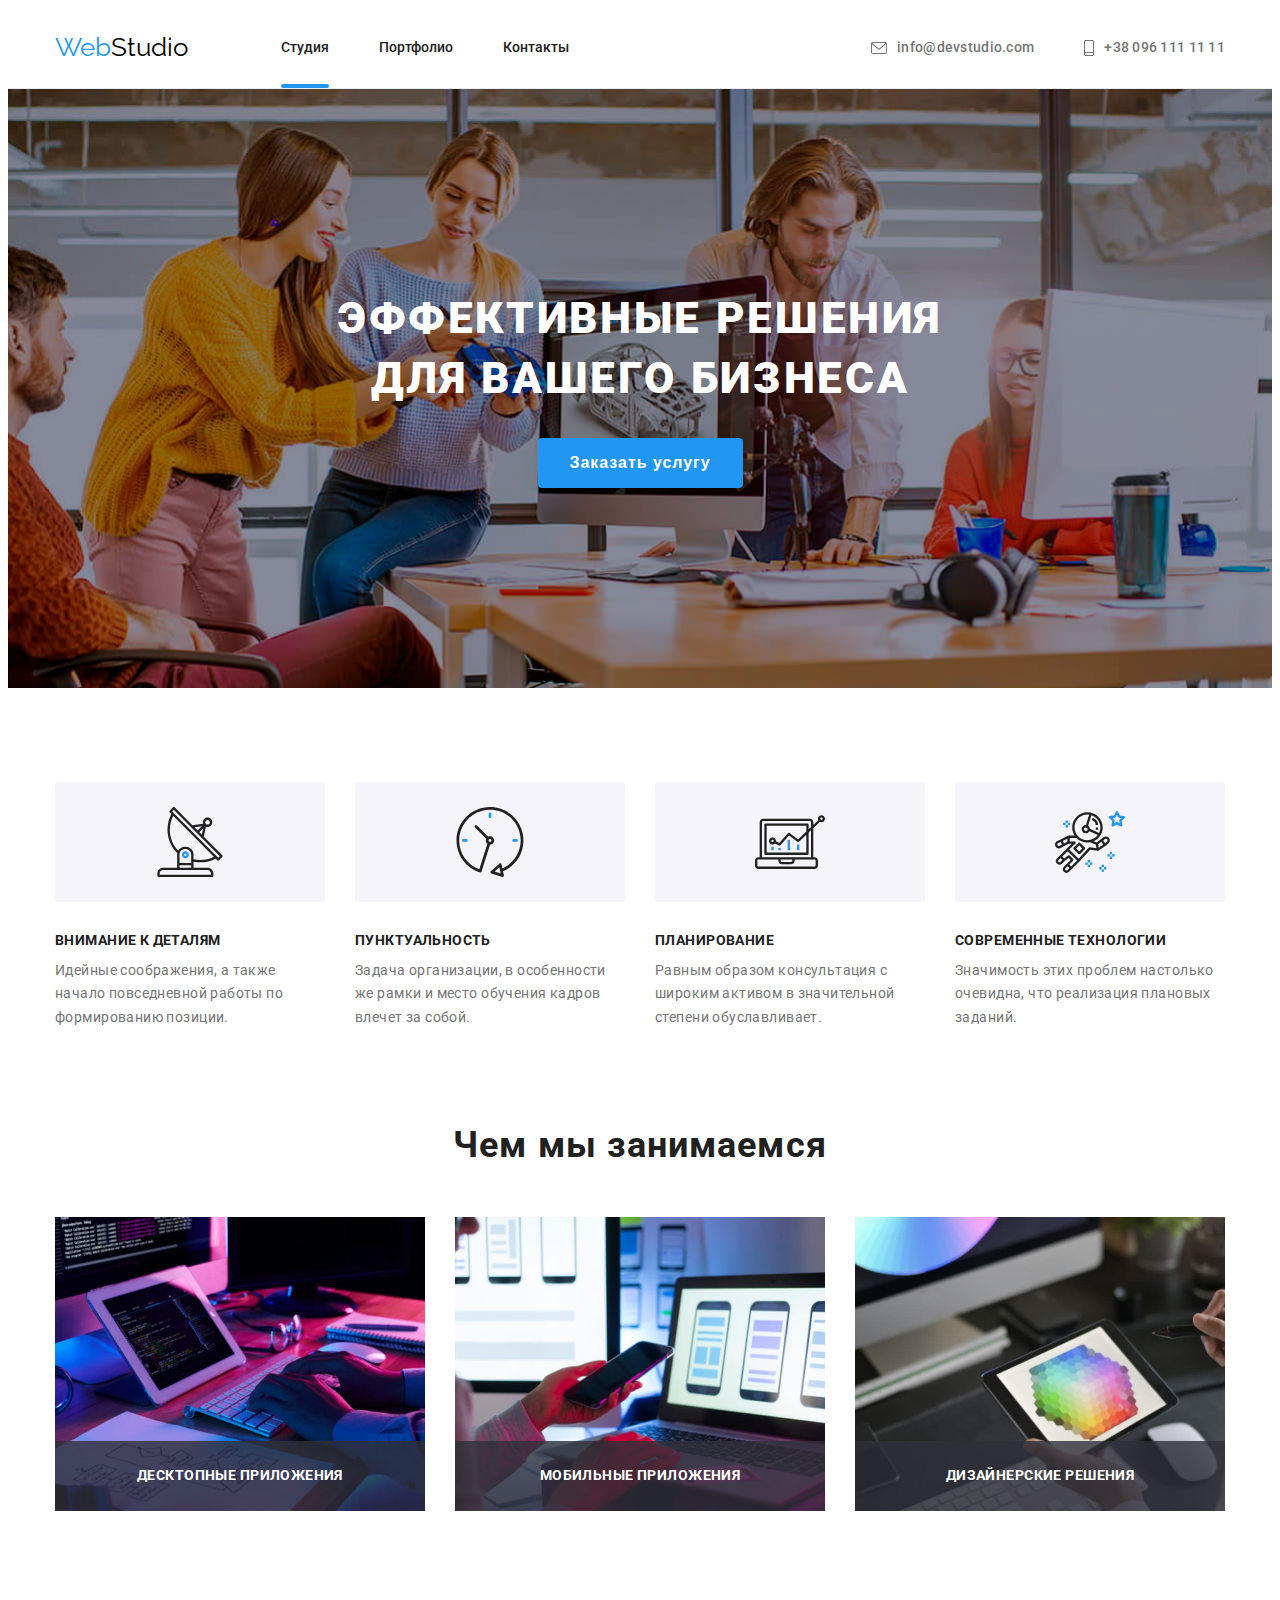
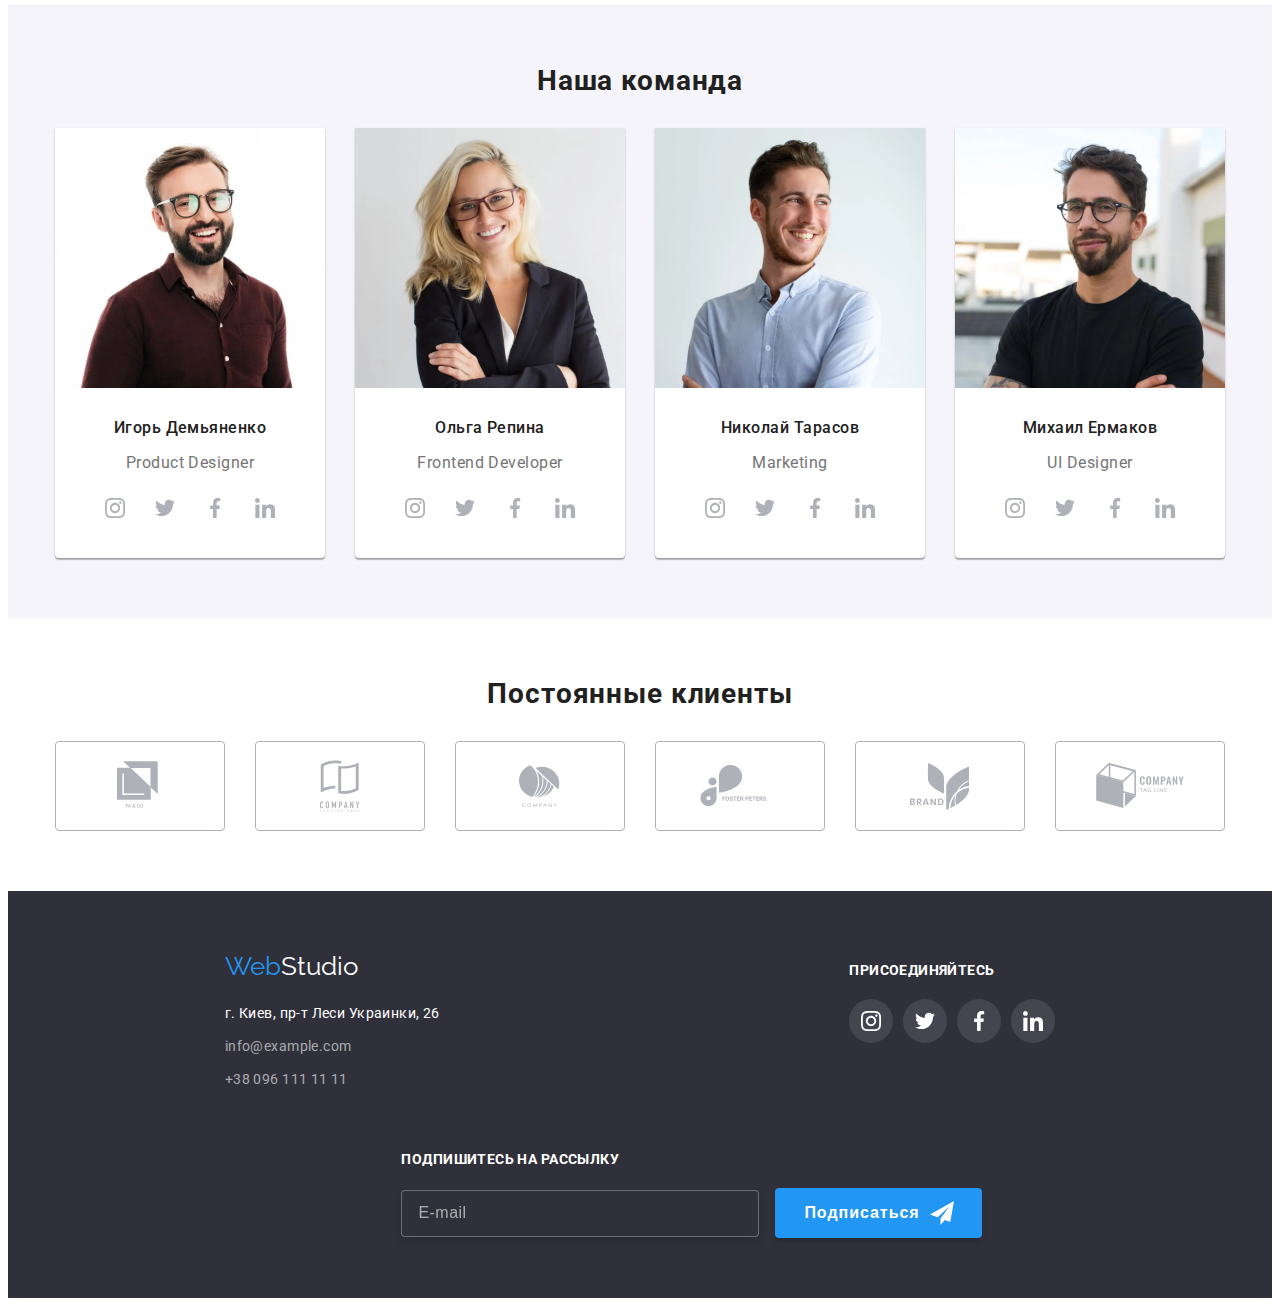
==== index.html @ eb831e24 "End HW-08" ====
<!DOCTYPE html>
<html lang="ru">
  <head>
    <meta charset="UTF-8" />
    <meta http-equiv="X-UA-Compatible" content="IE=edge" />
    <meta name="viewport" content="width=device-width, initial-scale=1.0" />
    <link rel="preconnect" href="https://fonts.gstatic.com" />
    <link
      href="https://fonts.googleapis.com/css2?family=Raleway:wght@700&family=Roboto:wght@400;500;700;900&display=swap"
      rel="stylesheet"
    />
    <link
      rel="stylesheet"
      href="https://cdnjs.cloudflare.com/ajax/libs/modern-normalize/1.0.0/modern-normalize.min.css"
      integrity="sha512-ISS7cAi1PEhQ8jnbJpJZMd29NlhNj4AWYyLOSp2CE/CsHxTCu+r+t0D2yoJudVrd0/8fTVPUVDzY5Tvli75u/g=="
      crossorigin="anonymous"
    />
    <title>goit-markup-hw-08</title>
    <link rel="stylesheet" href="./css/main.min.css" />
  </head>
  <body>
    <!-- Modal window -->
    <div class="backdrop is-hidden" data-modal>
      <div class="modal">
        <button class="modal__btn" type="button" data-modal-close></button>
        <h3 class="modal__lable">Оставьте свои данные, мы вам перезвоним</h3>
        <form class="modal-form">
          <div class="form-field">
            <label class="form-field__label" for="name"> Имя</label>
            <input
              class="form-field__input"
              type="text"
              name="name"
              id="name"
            />
            <svg class="form-field__icon" width="12" height="12">
              <use href="./images/icons.svg#icon-person"></use>
            </svg>
          </div>
          <div class="form-field">
            <label class="form-field__label" for="telephone">Телефон</label>
            <input
              class="form-field__input"
              type="tel"
              name="tel"
              id="telephone"
            />
            <svg class="form-field__icon" width="13" height="13">
              <use href="./images/icons.svg#icon-phone"></use>
            </svg>
          </div>
          <div class="form-field">
            <label class="form-field__label" for="mail">Почта</label>
            <input
              class="form-field__input"
              type="email"
              name="mail"
              id="mail"
            />
            <svg class="form-field__icon" width="15" height="12">
              <use href="./images/icons.svg#icon-mail"></use>
            </svg>
          </div>
          <div class="form-field">
            <label class="form-field__label" for="comment">Комментарий</label>
            <textarea
              class="form-field__text-area"
              name="comment"
              id="comment"
              placeholder="Введите текст"
            ></textarea>
          </div>
          <label class="form-field__checkbox-lable">
            <input class="form-field__checkbox" type="checkbox" name="policy" />
            <span class="form-field__check-box-part"></span>
            Соглашаюсь с рассылкой и принимаю
            <a href=""> Условия договора</a></label
          >
          <button class="modal-form__btn" type="submit">Отправить</button>
        </form>
      </div>
    </div>
    <!-- Header container -->
    <header class="header">
      <div class="header__container container">
        <nav class="site-nav">
          <a class="site-nav__logo" href="./index.html"
            ><span class="site-nav__logo--logo-part">Web</span>Studio
          </a>
          <ul class="site-nav site-nav--mobile list">
            <li class="site-nav__item">
              <a
                class="site-nav__link site-nav__link--current"
                href="./index.html"
                >Студия</a
              >
            </li>
            <li class="site-nav__item">
              <a class="site-nav__link" href="./portfolio.html">Портфолио</a>
            </li>
            <li class="site-nav__item">
              <a class="site-nav__link" href="">Контакты</a>
            </li>
          </ul>
        </nav>
        <ul class="header-contact list">
          <li class="header-contact__item">
            <a class="header-contact__link" href="mailto:info@devstudio.com"
              ><svg class="header-contact__icon-1">
                <use href="./images/icons.svg#icon-envelope"></use>
              </svg>
              info@devstudio.com</a
            >
          </li>
          <li class="header-contact__item">
            <a class="header-contact__link" href="tel:+380961111111">
              <svg class="header-contact__icon-2">
                <use href="./images/icons.svg#icon-smartphone"></use>
              </svg>
              +38 096 111 11 11</a
            >
          </li>
        </ul>
        <button class="mobile-menu-btn" data-menu-button>
          <svg class="mobile-menu-icon">
            <use class="icon-menu" href="./images/icons.svg#icon-menu"></use>
            <use class="icon-close" href="./images/icons.svg#icon-close"></use>
          </svg>
        </button>
      </div>
    </header>
    <div class="mobile-menu" data-menu>
      <ul class="mobile-menu-nav list">
        <li class="mobile-menu-nav__item">
          <a class="mobile-menu-nav__link link" href="./index.html">Студия</a>
        </li>
        <li class="mobile-menu-nav__item">
          <a class="mobile-menu-nav__link link" href="./portfolio.html"
            >Портфолио</a
          >
        </li>
        <li class="mobile-menu-nav__item">
          <a class="mobile-menu-nav__link link" href="">Контакты</a>
        </li>
      </ul>
      <ul class="mobile-menu-contact list">
        <li class="mobile-menu-contact__item">
          <a class="mobile-menu-contact__link link" href="tel:+380961111111">
            +38 096 111 11 11</a
          >
        </li>
        <li class="mobile-menu-contact__item">
          <a
            class="mobile-menu-contact__link link"
            href="mailto:info@devstudio.com"
          >
            info@devstudio.com</a
          >
        </li>
      </ul>
      <ul class="mobile-menu-social list">
        <li class="mobile-menu-social__item">
          <a class="mobile-menu-social__link link" href="http://">Instagram</a>
        </li>
        <li class="mobile-menu-social__item">
          <a class="mobile-menu-social__link link" href="http://">Twitter</a>
        </li>
        <li class="mobile-menu-social__item">
          <a class="mobile-menu-social__link link" href="http://">Facebook</a>
        </li>
        <li class="mobile-menu-social__item">
          <a class="mobile-menu-social__link link" href="http://">LinkedIn</a>
        </li>
      </ul>
    </div>
    <!-- Main container -->
    <main>
      <section class="hero">
        <div class="hero__container">
          <h1 class="hero__lable">Эффективные решения для вашего бизнеса</h1>
          <button class="hero__btn" data-modal-open>Заказать услугу</button>
        </div>
      </section>
      <section class="principles">
        <div class="container">
          <h2 class="visually-hidden">Наши принципы</h2>
          <ul class="principles__list grid list">
            <li class="principles__item">
              <div class="principles__wrap">
                <svg class="principles-list-icon" width="70" height="70">
                  <use href="./images/icons.svg#icon-antenna"></use>
                </svg>
              </div>
              <h3 class="principles__lable">Внимание к деталям</h3>
              <p class="principles__text">
                Идейные соображения, а также начало повседневной работы по
                формированию позиции.
              </p>
            </li>
            <li class="principles__item">
              <div class="principles__wrap">
                <svg width="70" height="70">
                  <use href="./images/icons.svg#icon-clock"></use>
                </svg>
              </div>
              <h3 class="principles__lable">Пунктуальность</h3>
              <p class="principles__text">
                Задача организации, в особенности же рамки и место обучения
                кадров влечет за собой.
              </p>
            </li>
            <li class="principles__item">
              <div class="principles__wrap">
                <svg width="70" height="70">
                  <use href="./images/icons.svg#icon-diagram"></use>
                </svg>
              </div>
              <h3 class="principles__lable">Планирование</h3>
              <p class="principles__text">
                Равным образом консультация с широким активом в значительной
                степени обуславливает.
              </p>
            </li>
            <li class="principles__item">
              <div class="principles__wrap">
                <svg width="70" height="70">
                  <use href="./images/icons.svg#icon-astronaut"></use>
                </svg>
              </div>
              <h3 class="principles__lable">Современные технологии</h3>
              <p class="principles__text">
                Значимость этих проблем настолько очевидна, что реализация
                плановых заданий.
              </p>
            </li>
          </ul>
        </div>
      </section>
      <section class="directions">
        <div class="container">
          <h2 class="directions__lable">Чем мы занимаемся</h2>
          <ul class="directions__grid list">
            <li class="directions__item">
              <img src="./images/photo1.jpg" alt="Написание кода" width="370" />
              <p class="directions__img-lable">Десктопные приложения</p>
            </li>
            <li class="directions__item">
              <img
                src="./images/photo2.jpg"
                alt="Адаптивная вёрстка"
                width="370"
              />
              <p class="directions__img-lable">Мобильные приложения</p>
            </li>
            <li class="directions__item">
              <img
                src="./images/photo3.jpg"
                alt="Создание дизайна"
                width="370"
              />
              <p class="directions__img-lable">Дизайнерские решения</p>
            </li>
          </ul>
        </div>
      </section>
      <section class="team">
        <div class="container">
          <h2 class="team__lable">Наша команда</h2>
          <ul class="card-set grid list">
            <li class="card-set__item">
              <picture>
                <source
                  srcset="
                    ./images/desctop/team/product_designer-desctop.webp    1x,
                    ./images/desctop/team/product_designer@2x-desctop.webp 2x
                  "
                  type="image/webp"
                  media="(min-width: 1200px)"
                />
                <source
                  srcset="
                    ./images/tablet/team/product_designer-tablet.webp    1x,
                    ./images/tablet/team/product_designer@2x-tablet.webp 2x
                  "
                  type="image/webp"
                  media="(min-width: 768px)"
                />
                <source
                  srcset="
                    ./images/mobile/team/product_designer-mobile.webp    1x,
                    ./images/mobile/team/product_designer@2x-mobile.webp 2x
                  "
                  type="image/webp"
                  media="(max-width: 767px)"
                />

                <source
                  srcset="
                    ./images/desctop/team/product_designer-desctop.jpg    1x,
                    ./images/desctop/team/product_designer@2x-desctop.jpg 2x
                  "
                  media="(min-width: 1200px)"
                />
                <source
                  srcset="
                    ./images/tablet/team/product_designer-tablet.jpg    1x,
                    ./images/tablet/team/product_designer@2x-tablet.jpg 2x
                  "
                  media="(min-width: 768px)"
                />
                <source
                  srcset="
                    ./images/mobile/team/product_designer-mobile.jpg    1x,
                    ./images/mobile/team/product_designer@2x-mobile.jpg 2x
                  "
                  media="(max-width: 767px)"
                />
                <img
                  src="./images/desctop/team/product_designer-desctop.jpg"
                  alt="Product Designer"
                  width="450"
                />
              </picture>
              <div class="card-set__wrap">
                <h3 class="card-set__lable">Игорь Демьяненко</h3>
                <p class="card-set__text" lang="en">Product Designer</p>
                <ul class="card-set-bottom__list list">
                  <li class="card-set-bottom__item">
                    <a class="card-set-bottom__link" href="#">
                      <svg class="card-set-bottom__icon">
                        <use href="./images/icons.svg#icon-instagram"></use>
                      </svg>
                    </a>
                  </li>
                  <li class="card-set-bottom__item">
                    <a class="card-set-bottom__link" href="#">
                      <svg class="card-set-bottom__icon">
                        <use href="./images/icons.svg#icon-twitter"></use>
                      </svg>
                    </a>
                  </li>
                  <li class="card-set-bottom__item">
                    <a class="card-set-bottom__link" href="#">
                      <svg class="card-set-bottom__icon">
                        <use href="./images/icons.svg#icon-facebook"></use>
                      </svg>
                    </a>
                  </li>
                  <li class="card-set-bottom__item">
                    <a class="card-set-bottom__link" href="#">
                      <svg class="card-set-bottom__icon">
                        <use href="./images/icons.svg#icon-linkedin"></use>
                      </svg>
                    </a>
                  </li>
                </ul>
              </div>
            </li>
            <li class="card-set__item">
              <picture>
                <source
                  srcset="
                    ./images/desctop/team/frontend_developer-desctop.webp    1x,
                    ./images/desctop/team/frontend_developer@2x-desctop.webp 2x
                  "
                  type="image/webp"
                  media="(min-width: 1200px)"
                />
                <source
                  srcset="
                    ./images/tablet/team/frontend_developer-tablet.webp    1x,
                    ./images/tablet/team/frontend_developer@2x-tablet.webp 2x
                  "
                  type="image/webp"
                  media="(min-width: 768px)"
                />
                <source
                  srcset="
                    ./images/mobile/team/frontend_developer-mobile.webp    1x,
                    ./images/mobile/team/frontend_developer@2x-mobile.webp 2x
                  "
                  type="image/webp"
                  media="(max-width: 767px)"
                />

                <source
                  srcset="
                    ./images/desctop/team/frontend_developer-desctop.jpg    1x,
                    ./images/desctop/team/frontend_developer@2x-desctop.jpg 2x
                  "
                  media="(min-width: 1200px)"
                />
                <source
                  srcset="
                    ./images/tablet/team/frontend_developer-tablet.jpg    1x,
                    ./images/tablet/team/frontend_developer@2x-tablet.jpg 2x
                  "
                  media="(min-width: 768px)"
                />
                <source
                  srcset="
                    ./images/mobile/team/frontend_developer-mobile.jpg    1x,
                    ./images/mobile/team/frontend_developer@2x-mobile.jpg 2x
                  "
                  media="(max-width: 767px)"
                />
                <img
                  src="./images/desctop/team/frontend_developer-desctop.jpg"
                  alt="Frontend Developer"
                  width="450"
                />
              </picture>
              <div class="card-set__wrap">
                <h3 class="card-set__lable">Ольга Репина</h3>
                <p class="card-set__text" lang="en">Frontend Developer</p>
                <ul class="card-set-bottom__list list">
                  <li class="card-set-bottom__item">
                    <a class="card-set-bottom__link" href="#">
                      <svg class="card-set-bottom__icon">
                        <use href="./images/icons.svg#icon-instagram"></use>
                      </svg>
                    </a>
                  </li>
                  <li class="card-set-bottom__item">
                    <a class="card-set-bottom__link" href="#">
                      <svg class="card-set-bottom__icon">
                        <use href="./images/icons.svg#icon-twitter"></use>
                      </svg>
                    </a>
                  </li>
                  <li class="card-set-bottom__item">
                    <a class="card-set-bottom__link" href="#">
                      <svg class="card-set-bottom__icon">
                        <use href="./images/icons.svg#icon-facebook"></use>
                      </svg>
                    </a>
                  </li>
                  <li class="card-set-bottom__item">
                    <a class="card-set-bottom__link" href="#">
                      <svg class="card-set-bottom__icon">
                        <use href="./images/icons.svg#icon-linkedin"></use>
                      </svg>
                    </a>
                  </li>
                </ul>
              </div>
            </li>
            <li class="card-set__item">
              <picture>
                <source
                  srcset="
                    ./images/desctop/team/marketing-desctop.webp    1x,
                    ./images/desctop/team/marketing@2x-desctop.webp 2x
                  "
                  type="image/webp"
                  media="(min-width: 1200px)"
                />
                <source
                  srcset="
                    ./images/tablet/team/marketing-tablet.webp    1x,
                    ./images/tablet/team/marketing@2x-tablet.webp 2x
                  "
                  type="image/webp"
                  media="(min-width: 768px)"
                />
                <source
                  srcset="
                    ./images/mobile/team/marketing-mobile.webp    1x,
                    ./images/mobile/team/marketing@2x-mobile.webp 2x
                  "
                  type="image/webp"
                  media="(max-width: 767px)"
                />

                <source
                  srcset="
                    ./images/desctop/team/marketing-desctop.jpg    1x,
                    ./images/desctop/team/marketing@2x-desctop.jpg 2x
                  "
                  media="(min-width: 1200px)"
                />
                <source
                  srcset="
                    ./images/tablet/team/marketing-tablet.jpg    1x,
                    ./images/tablet/team/marketing@2x-tablet.jpg 2x
                  "
                  media="(min-width: 768px)"
                />
                <source
                  srcset="
                    ./images/mobile/team/marketing-mobile.jpg    1x,
                    ./images/mobile/team/marketing@2x-mobile.jpg 2x
                  "
                  media="(max-width: 767px)"
                />
                <img
                  src="./images/desctop/team/marketing-desctop.jpg"
                  alt="Marketing"
                  width="450"
                />
              </picture>
              <div class="card-set__wrap">
                <h3 class="card-set__lable">Николай Тарасов</h3>
                <p class="card-set__text" lang="en">Marketing</p>
                <ul class="card-set-bottom__list list">
                  <li class="card-set-bottom__item">
                    <a class="card-set-bottom__link" href="#">
                      <svg class="card-set-bottom__icon">
                        <use href="./images/icons.svg#icon-instagram"></use>
                      </svg>
                    </a>
                  </li>
                  <li class="card-set-bottom__item">
                    <a class="card-set-bottom__link" href="#">
                      <svg class="card-set-bottom__icon">
                        <use href="./images/icons.svg#icon-twitter"></use>
                      </svg>
                    </a>
                  </li>
                  <li class="card-set-bottom__item">
                    <a class="card-set-bottom__link" href="#">
                      <svg class="card-set-bottom__icon">
                        <use href="./images/icons.svg#icon-facebook"></use>
                      </svg>
                    </a>
                  </li>
                  <li class="card-set-bottom__item">
                    <a class="card-set-bottom__link" href="#">
                      <svg class="card-set-bottom__icon">
                        <use href="./images/icons.svg#icon-linkedin"></use>
                      </svg>
                    </a>
                  </li>
                </ul>
              </div>
            </li>
            <li class="card-set__item">
              <picture>
                <source
                  srcset="
                    ./images/desctop/team/ui_designer-desctop.webp    1x,
                    ./images/desctop/team/ui_designer@2x-desctop.webp 2x
                  "
                  type="image/webp"
                  media="(min-width: 1200px)"
                />
                <source
                  srcset="
                    ./images/tablet/team/ui_designer-tablet.webp    1x,
                    ./images/tablet/team/ui_designer@2x-tablet.webp 2x
                  "
                  type="image/webp"
                  media="(min-width: 768px)"
                />
                <source
                  srcset="
                    ./images/mobile/team/ui_designer-mobile.webp    1x,
                    ./images/mobile/team/ui_designer@2x-mobile.webp 2x
                  "
                  type="image/webp"
                  media="(max-width: 767px)"
                />

                <source
                  srcset="
                    ./images/desctop/team/ui_designer-desctop.jpg    1x,
                    ./images/desctop/team/ui_designer@2x-desctop.jpg 2x
                  "
                  media="(min-width: 1200px)"
                />
                <source
                  srcset="
                    ./images/tablet/team/ui_designer-tablet.jpg    1x,
                    ./images/tablet/team/ui_designer@2x-tablet.jpg 2x
                  "
                  media="(min-width: 768px)"
                />
                <source
                  srcset="
                    ./images/mobile/team/ui_designer-mobile.jpg    1x,
                    ./images/mobile/team/ui_designer@2x-mobile.jpg 2x
                  "
                  media="(max-width: 767px)"
                />
                <img
                  src="./images/desctop/team/ui_designer-desctop.jpg"
                  alt="UI Designer"
                  width="450"
                />
              </picture>
              <div class="card-set__wrap">
                <h3 class="card-set__lable">Михаил Ермаков</h3>
                <p class="card-set__text" lang="en">UI Designer</p>
                <ul class="card-set-bottom__list list">
                  <li class="card-set-bottom__item">
                    <a class="card-set-bottom__link" href="#">
                      <svg class="card-set-bottom__icon">
                        <use href="./images/icons.svg#icon-instagram"></use>
                      </svg>
                    </a>
                  </li>
                  <li class="card-set-bottom__item">
                    <a class="card-set-bottom__link" href="#">
                      <svg class="card-set-bottom__icon">
                        <use href="./images/icons.svg#icon-twitter"></use>
                      </svg>
                    </a>
                  </li>
                  <li class="card-set-bottom__item">
                    <a class="card-set-bottom__link" href="#">
                      <svg class="card-set-bottom__icon">
                        <use href="./images/icons.svg#icon-facebook"></use>
                      </svg>
                    </a>
                  </li>
                  <li class="card-set-bottom__item">
                    <a class="card-set-bottom__link" href="#">
                      <svg class="card-set-bottom__icon">
                        <use href="./images/icons.svg#icon-linkedin"></use>
                      </svg>
                    </a>
                  </li>
                </ul>
              </div>
            </li>
          </ul>
        </div>
      </section>
      <section class="clients">
        <div class="container">
          <h2 class="clients__lable">Постоянные клиенты</h2>
          <ul class="grid list">
            <li class="grid__item clients__item">
              <a href="#" class="clients__link">
                <svg class="clients__icon" width="45" height="50">
                  <use href="./images/icons.svg#icon-logo"></use>
                </svg>
              </a>
            </li>
            <li class="grid__item clients__item">
              <a href="#" class="clients__link">
                <svg class="clients__icon" width="40" height="52">
                  <use href="./images/icons.svg#icon-logo-2"></use>
                </svg>
              </a>
            </li>
            <li class="grid__item clients__item">
              <a href="#" class="clients__link">
                <svg class="clients__icon" width="41" height="42.6">
                  <use href="./images/icons.svg#icon-logo-3"></use>
                </svg>
              </a>
            </li>
            <li class="grid__item clients__item">
              <a href="#" class="clients__link">
                <svg class="clients__icon" width="79.66" height="42.02">
                  <use href="./images/icons.svg#icon-logo-4"></use>
                </svg>
              </a>
            </li>
            <li class="grid__item clients__item">
              <a href="#" class="clients__link">
                <svg class="clients__icon" width="59" height="47">
                  <use href="./images/icons.svg#icon-logo-5"></use>
                </svg>
              </a>
            </li>
            <li class="grid__item clients__item">
              <a href="#" class="clients__link">
                <svg class="clients__icon" width="88.48" height="45.44">
                  <use href="./images/icons.svg#icon-logo-6"></use>
                </svg>
              </a>
            </li>
          </ul>
        </div>
      </section>
    </main>
    <!-- Footer container -->
    <footer class="footer">
      <div class="footer-container container">
        <div>
          <a class="footer-logo" href="./index.html"
            ><span class="footer-logo__part">Web</span>Studio</a
          >
          <address class="footer-adress">
            <ul class="list">
              <li class="footer-adress__item">
                г. Киев, пр-т Леси Украинки, 26
              </li>
              <li class="footer-adress__item">
                <a class="footer-adress__link" href="mailto:info@example.com"
                  >info@example.com</a
                >
              </li>
              <li class="footer-adress__item">
                <a class="footer-adress__link" href="tel:+380961111111"
                  >+38 096 111 11 11</a
                >
              </li>
            </ul>
          </address>
        </div>
        <div class="footer-social">
          <h3 class="footer-social__label">присоединяйтесь</h3>
          <ul class="footer-social__list list">
            <li class="footer-social__item">
              <a class="footer-social__link" href="#">
                <svg class="footer-social__icon">
                  <use href="./images/icons.svg#icon-instagram"></use>
                </svg>
              </a>
            </li>
            <li class="footer-social__item">
              <a class="footer-social__link" href="#">
                <svg class="footer-social__icon">
                  <use href="./images/icons.svg#icon-twitter"></use>
                </svg>
              </a>
            </li>
            <li class="footer-social__item">
              <a class="footer-social__link" href="#">
                <svg class="footer-social__icon">
                  <use href="./images/icons.svg#icon-facebook"></use>
                </svg>
              </a>
            </li>
            <li class="footer-social__item">
              <a class="footer-social__link" href="#">
                <svg class="footer-social__icon">
                  <use href="./images/icons.svg#icon-linkedin"></use>
                </svg>
              </a>
            </li>
          </ul>
        </div>
        <div class="footer-form">
          <h3 class="footer-form__label">Подпишитесь на рассылку</h3>
          <form>
            <label>
              <input
                class="footer-form__input"
                type="email"
                name="email"
                placeholder="E-mail"
              />
            </label>
            <button class="footer-form__btn" type="submit">Подписаться</button>
          </form>
        </div>
      </div>
    </footer>
    <script src="./js/menu.js"></script>
    <script src="./js/modal.js"></script>
  </body>
</html>
---- css/main.min.css ----
:root{--section-color-dark: #2f303a;--accent-color: #2196f3;--main-color: #ffffff;--section-color-light: #f5f4fa;--main-font-color: #212121;--button-border-radius: 4px;--font-color-dark: #757575;--card-border-color: #eeeeee;--footer-link-color: rgba(255, 255, 255, 0.6);--dark-color: #000000;--icon-color: #afb1b8;--back-bg: #c4c4c4;--timing-function: cubic-bezier(0.4, 0, 0.2, 1);--grid__item: 4}html{box-sizing:border-box}*,*::after,*::before{box-sizing:inherit}h1,h2,h3,h4,h5,h6,p{margin-top:0}img{display:block;height:auto;max-width:100%}.list{list-style:none;padding-left:0;margin:0}body{font-family:"Roboto", sans-serif;color:var(--main-font-color)}.link{text-decoration:none;color:inherit}.visually-hidden{position:absolute;width:1px;height:1px;margin:-1px;padding:0;overflow:hidden;border:0;clip:rect(0 0 0 0)}.container{width:100%;padding-left:15px;padding-right:15px;margin-right:auto;margin-left:auto}@media screen and (min-width: 480px){.container{max-width:480px}}@media screen and (min-width: 768px){.container{max-width:768px}}@media screen and (min-width: 1200px){.container{max-width:1200px}}.grid{display:flex;flex-wrap:wrap;margin-left:-30px;margin-top:-30px}.grid__item{flex-basis:calc((100% - 30px * var(--grid__item)) / var(--grid__item));margin-left:30px;margin-top:30px}.portfolio{padding-top:60px;padding-bottom:60px;text-align:center}@media screen and (min-width: 1200px){.portfolio{padding-top:94px;padding-bottom:94px}}.portfolio-filter{display:inline-flex;flex-wrap:wrap;margin-left:0;margin-right:0;margin-bottom:40px}@media screen and (min-width: 768px){.portfolio-filter{margin-bottom:30px}}@media screen and (min-width: 1200px){.portfolio-filter{margin-bottom:50px}}.portfolio-filter__item:not(:last-child){margin-right:8px;margin-bottom:15px}.portfolio-filter__btn{font-family:inherit;cursor:pointer;border:none;background-color:var(--section-color-light);border-radius:4px;padding:6px 22px;color:inherit;font-weight:500;font-size:16px;line-height:1.625;transition:background-color 250ms var(--timing-function),color 250ms var(--timing-function),box-shadow 250ms var(--timing-function)}.portfolio-filter__btn:hover,.portfolio-filter__btn:focus{color:var(--main-color);background-color:var(--accent-color);box-shadow:0px 3px 1px rgba(0,0,0,0.1),0px 1px 2px rgba(0,0,0,0.08),0px 2px 2px rgba(0,0,0,0.12);transition:box-shadow 250ms var(--timing-function)}.portfolio-grid{display:flex;flex-wrap:wrap;margin-left:-30px;margin-top:-30px}.portfolio-grid__item{flex-basis:calc((100% - 30px * 1) / 1);margin-left:30px;margin-top:30px}@media screen and (min-width: 768px){.portfolio-grid__item{flex-basis:calc((100% - 30px * 2) / 2);height:440px}}@media screen and (min-width: 1200px){.portfolio-grid__item{flex-basis:calc((100% - 30px * 3) / 3)}}.portfolio-grid__item:focus .portfolio-grid-overlay__text,.portfolio-grid__item:hover .portfolio-grid-overlay__text{opacity:1;transform:translateY(0)}.portfolio-grid__link{text-decoration:none;color:inherit;display:inline-block;transition:box-shadow 250ms var(--timing-function)}.portfolio-grid__link:focus,.portfolio-grid__link:hover{cursor:pointer;box-shadow:0px 1px 1px rgba(0,0,0,0.12),0px 4px 4px rgba(0,0,0,0.06),1px 4px 6px rgba(0,0,0,0.16);transition:box-shadow 250ms var(--timing-function)}.portfolio-grid-overlay{position:relative;overflow:hidden}.portfolio-grid-overlay__text{position:absolute;top:0;left:0;height:100%;opacity:0;padding:63px 24px;font-size:18px;line-height:1.55;color:var(--main-color);letter-spacing:0.03em;background-color:rgba(33,150,243,0.9);text-align:left;transform:translatey(100%);transition-property:transform, opacity;transition-duration:250ms;transition-timing-function:var(--timing-function)}.portfolio-grid-bottom{text-align:left;padding:20px 24px;border-right:1px solid var(--card-border-color);border-left:1px solid var(--card-border-color);border-bottom:1px solid var(--card-border-color)}@media screen and (min-width: 768px) and (max-width: 1199px){.portfolio-grid-bottom{height:146px}}.portfolio-grid-bottom__lable{font-weight:bold;font-size:18px;line-height:2;letter-spacing:0.06em;margin-bottom:4px}.portfolio-grid-bottom__text{font-size:16px;line-height:1.87;letter-spacing:0.03em;color:var(--font-color-dark);font-weight:normal;margin-bottom:0}.header{border-bottom:1px solid #ececec;align-items:center}.header__container{display:flex;align-items:center}.site-nav{display:flex;align-items:center;margin-right:auto}@media screen and (max-width: 767.98px){.site-nav--mobile{display:none}}.site-nav .item .current{color:var(--accent-color)}.site-nav__logo{text-decoration:none;color:var(--dark-color);font-family:"Raleway", sans-serif;font-size:24px;line-height:1.2;padding-top:24px;padding-bottom:25px}.site-nav__logo--logo-part{color:var(--accent-color)}@media screen and (min-width: 768px){.site-nav__logo{margin-right:88px}}@media screen and (min-width: 1200px){.site-nav__logo{font-size:26px;margin-right:93px}}.site-nav__item{position:relative;margin-right:50px}.site-nav__item:last-child{margin-right:0}.site-nav__link{display:block;text-decoration:none;font-weight:500;font-size:14px;line-height:1.14;color:var(--main-font-color);padding-top:32px;padding-bottom:32px;transition:color 250ms var(--timing-function)}.site-nav__link:hover,.site-nav__link:focus{color:var(--accent-color)}.site-nav__link--current::after{content:"";position:absolute;bottom:0;left:0;width:100%;border-bottom:4px solid var(--accent-color);border-radius:2px}.header-contact{display:flex;align-items:center;color:var(--font-color-dark)}@media screen and (max-width: 767.98px){.header-contact{display:none}}@media screen and (min-width: 768px) and (max-width: 1199.98px){.header-contact{flex-wrap:wrap;margin-left:84px}.header-contact .header-contact__item:not(:last-child){margin-right:0;padding-bottom:10px}}@media screen and (min-width: 1200px){.header-contact .header-contact__item:not(:last-child){margin-right:50px}}.header-contact__link{display:flex;align-items:center;text-decoration:none;font-style:normal;font-weight:500;font-size:14px;line-height:1.14;color:var(--font-color-dark);letter-spacing:0.02em;transition:color 250ms var(--timing-function)}.header-contact__link:hover,.header-contact__link:focus{color:var(--accent-color)}@media screen and (min-width: 1200px){.header-contact__link{padding-top:32px;padding-bottom:32px}}.header-contact__icon-1{width:16px;height:12px;margin-right:10px;fill:currentColor}.header-contact__icon-2{width:10px;height:16px;margin-right:10px;fill:currentColor}@media screen and (max-width: 767.98px){.mobile-menu-btn{position:relative;z-index:100;width:40px;height:40px;border:none;background-color:transparent}}@media screen and (min-width: 768px){.mobile-menu-btn{display:none}}@media screen and (max-width: 767.98px){.mobile-menu-icon{width:24px;height:16px}}.mobile-menu{position:fixed;top:0;right:-100%;width:100%;height:100vh;z-index:555;background:var(--main-color);box-shadow:0px 4px 8px rgba(0,0,0,0.04),0px 2px 4px rgba(0,0,0,0.08),0px 1px 3px rgba(0,0,0,0.16);transition:right 1000ms var(--timing-function)}.mobile-menu.is-open{right:0}@media screen and (min-width: 768px){.mobile-menu{display:none}}.mobile-menu-nav{margin-top:48px;margin-left:40px;margin-bottom:302px}.mobile-menu-nav__item:not(:last-child){margin-bottom:32px}.mobile-menu-nav__link{font-style:normal;font-weight:500;font-size:40px;line-height:1.17;text-align:center;letter-spacing:0.02em;color:#212121}.mobile-menu-contact{position:absolute;bottom:134px;margin-left:40px}.mobile-menu-contact__item:not(:last-child){margin-bottom:32px}.mobile-menu-contact__link{font-weight:500;font-size:24px;line-height:1.16;letter-spacing:0.02em;color:var(--font-color-dark)}.mobile-menu-contact__link:hover,.mobile-menu-contact__link:focus{color:var(--accent-color);font-size:34px}.icon-close{display:none}.is-open .icon-close{display:block;fill:currentColor}.is-open .icon-menu{display:none;fill:currentColor}.mobile-menu-social{display:flex;position:absolute;bottom:48px;margin-left:40px}.mobile-menu-social__item:not(:last-child){margin-right:10px;border-right:1px solid rgba(33,33,33,0.2)}.mobile-menu-social__link{padding-right:10px;font-weight:500;font-size:18px;line-height:1.22;letter-spacing:0.02em;color:var(--accent-color)}.hero{margin-right:auto;margin-left:auto;background-color:var(--back-bg);padding-top:118px;padding-bottom:118px;max-width:1600px;background-image:linear-gradient(to right, rgba(47,48,58,0.4), rgba(47,48,58,0.4)),url(../images/mobile/hero-mobile.jpg);background-repeat:no-repeat;background-size:cover;background-position:center}@media (min-device-pixel-ratio: 2), (min-resolution: 192dpi), (min-resolution: 2dppx){.hero{background-image:url(../images/mobile/hero@2x-mobile.jpg)}}@media screen and (min-width: 480px){.hero{background-image:url(../images/tablet/hero-tablet.jpg)}}@media screen and (min-width: 480px) and (min-device-pixel-ratio: 2), screen and (min-width: 480px) and (min-resolution: 192dpi), screen and (min-width: 480px) and (min-resolution: 2dppx){.hero{background-image:url(../images/tablet/hero@2x-tablet.jpg)}}@media screen and (min-width: 768px){.hero{background-image:url(../images/desctop/hero-desctop.jpg)}}@media screen and (min-width: 768px) and (min-device-pixel-ratio: 2), screen and (min-width: 768px) and (min-resolution: 192dpi), screen and (min-width: 768px) and (min-resolution: 2dppx){.hero{background-image:url(../images/desctop/hero@2x-desctop.jpg)}}@media screen and (min-width: 1200px){.hero{padding-top:200px;padding-bottom:200px}}.hero__container{width:100%;text-align:center;margin-right:auto;margin-left:auto}@media screen and (min-width: 480px){.hero__container{width:360px}}@media screen and (min-width: 1200px){.hero__container{width:696px}}.hero__lable{font-weight:900;font-size:26px;line-height:1.36;text-transform:uppercase;text-align:center;color:var(--main-color);letter-spacing:0.06em}@media screen and (min-width: 1200px){.hero__lable{font-size:44px}}.hero__btn{background-color:var(--accent-color);font-weight:bold;font-size:16px;line-height:1.875;color:var(--main-color);border:none;letter-spacing:0.06em;box-shadow:0px 4px 4px rgba(0,0,0,0.15);border-radius:var(--button-border-radius);cursor:pointer;padding:10px 32px}.principles{padding-top:60px;padding-bottom:60px}@media screen and (min-width: 1200px){.principles{padding-top:94px;padding-bottom:94px}}.principles__item{flex-basis:calc((100% - 30px * 1) / 1);margin-left:30px;margin-top:30px;width:420px}@media screen and (min-width: 768px){.principles__item{flex-basis:calc((100% - 30px * 2) / 2);width:354px}}@media screen and (min-width: 1200px){.principles__item{flex-basis:calc((100% - 30px * 4) / 4);width:270px}}.principles__wrap{display:flex;padding:0;margin-bottom:30px;height:120px;align-items:center;justify-content:center;background-color:var(--section-color-light);border-radius:4px}.principles__lable{margin-bottom:10px;font-weight:bold;font-size:14px;line-height:1.17;letter-spacing:0.03em;text-transform:uppercase;text-align:center}@media screen and (min-width: 768px){.principles__lable{text-align:left}}.principles__text{margin-bottom:0;text-align:left;font-size:14px;line-height:1.7;letter-spacing:0.03em;color:var(--font-color-dark)}.directions{text-align:center;padding-bottom:94px}@media screen and (max-width: 1199px){.directions{display:none}}.directions__lable{font-size:36px;line-height:1.2;letter-spacing:0.03em;text-align:center;margin-bottom:50px}.directions__grid{display:flex;flex-wrap:wrap;margin-left:-30px;margin-top:-30px}.directions__item{position:relative;margin-left:30px;margin-top:30px}.directions__img-lable{position:absolute;bottom:0;left:0;width:370px;height:70px;margin-bottom:0;display:flex;justify-content:center;align-items:center;font-weight:bold;font-size:14px;line-height:1.14;letter-spacing:0.03em;text-transform:uppercase;color:var(--main-color);background-color:rgba(47,48,58,0.8)}.team{padding-top:60px;padding-bottom:60px;background-color:var(--section-color-light)}.team__lable{margin-bottom:30px;font-size:28px;line-height:1.17;text-align:center;letter-spacing:0.03em;color:var(--main-font-color)}.card-set__item{margin-left:30px;margin-top:30px;flex-basis:calc((100% - 30px * 1) / 1);background-color:var(--main-color);box-shadow:0px 1px 3px rgba(0,0,0,0.12),0px 1px 1px rgba(0,0,0,0.14),0px 2px 1px rgba(0,0,0,0.2);border-radius:0px 0px 4px 4px}@media screen and (min-width: 768px){.card-set__item{flex-basis:calc((100% - 30px * 2) / 2)}}@media screen and (min-width: 1200px){.card-set__item{flex-basis:calc((100% - 30px * 4) / 4)}}.card-set__lable{font-weight:500;font-size:16px;line-height:1.2;text-align:center;letter-spacing:0.03em}.card-set__text{font-size:16px;margin-bottom:16px;line-height:1.2;text-align:center;letter-spacing:0.03em;color:var(--font-color-dark)}.card-set__wrap{padding-top:30px;padding-bottom:30px;padding-left:30px;padding-right:30px;text-align:center}.card-set-bottom__list{display:inline-flex;padding:0;margin:0;list-style:none}.card-set-bottom__item:not(:last-child){margin-right:10px}.card-set-bottom__link{display:flex;border-radius:50%;width:40px;height:40px;justify-content:center;align-items:center;color:var(--icon-color);transition:color 250ms var(--timing-function),background-color 250ms var(--timing-function)}.card-set-bottom__link:focus,.card-set-bottom__link:hover{background-color:var(--accent-color);color:var(--main-color);transition:background-color 250ms var(--timing-function),color 250ms var(--timing-function)}.card-set-bottom__icon{width:20px;height:20px;fill:currentColor}.clients{padding-top:60px;padding-bottom:60px}.clients__lable{margin-bottom:30px;font-size:28px;line-height:1.17;text-align:center;letter-spacing:0.03em;color:var(--main-font-color)}.clients__item{flex-basis:calc((100% - 30px * 2) / 2);margin-left:30px;margin-top:30px;width:210px}@media screen and (min-width: 768px){.clients__item{flex-basis:calc((100% - 30px * 3) / 3);width:226px}}@media screen and (min-width: 1200px){.clients__item{flex-basis:calc((100% - 30px * 6) / 6);width:170px}}.clients__item .clients__link{display:flex;height:90px;border:1px solid var(--icon-color);border-radius:4px;justify-content:center;align-items:center;color:var(--icon-color);transition:color 250ms var(--accent-color)}.clients__item .clients__link:hover,.clients__item .clients__link:focus{color:var(--accent-color);border:1px solid var(--accent-color)}.clients__icon{fill:currentColor}.backdrop{position:fixed;z-index:990;width:100%;height:100%;left:0;top:0;background-color:rgba(0,0,0,0.2);transform:scale(1);transition:opacity 600ms cubic-bezier(0.17, 0.67, 0.83, 0.67)}.backdrop.is-hidden{opacity:0;pointer-events:none}.modal{position:absolute;top:50%;left:50%;opacity:1;width:450px;transform:translate(-50%, -50%) scale(1);border-radius:4px;box-shadow:0px 1px 3px rgba(0,0,0,0.12),0px 1px 1px rgba(0,0,0,0.14),0px 2px 1px rgba(0,0,0,0.2);background-color:#fff;transition:transform 2000ms var(--timing-function),opacity 1000ms var(--timing-function),box-shadow 2000ms var(--timing-function)}@media screen and (max-width: 480px){.modal{width:calc(100% - 15px)}}@media screen and (min-width: 1200px){.modal{width:528px}}.backdrop.is-hidden .modal{transform:translate(-50%, -50%) scale(0);opacity:0}.modal__btn{position:absolute;top:8px;right:8px;width:30px;height:30px;border-radius:50%;cursor:pointer;background-color:#fff;border:1px solid rgba(0,0,0,0.1);transition:color 250ms var(--timing-function)}.modal__btn::before{content:"\2716"}.modal__btn:focus,.modal__btn:hover{color:var(--accent-color)}.modal__lable{margin-top:40px;margin-bottom:12px;font-size:20px;line-height:1.5;letter-spacing:0.03em;color:var(--main-font-color);text-align:center}@media screen and (min-width: 480px) and (max-width: 1199px){.modal__lable{width:370px;margin-right:auto;margin-left:auto}}.modal-form{width:370px;margin-left:auto;margin-right:auto}@media screen and (max-width: 480px){.modal-form{width:calc(100% - 40px)}}@media screen and (min-width: 1200px){.modal-form{width:448px}}.form-field{display:flex;flex-direction:column;margin-bottom:10px;position:relative;color:var(--dark-color)}.form-field__label{margin-bottom:4px;font-size:12px;line-height:1.17;letter-spacing:0.01em;color:var(--font-color-dark)}.form-field__input{cursor:pointer;border:1px solid rgba(33,33,33,0.2);border-radius:4px;padding-top:12px;padding-bottom:12px;padding-left:42px;padding-right:0;height:40px;font-size:14px;line-height:1.14;letter-spacing:0.01em;transition:border 250ms var(--timing-function)}.form-field__input:hover,.form-field__input:focus{border:1px solid var(--accent-color);outline:none}.form-field__icon{position:absolute;top:55%;margin-left:12px;fill:currentColor;transition:color 250ms var(--timing-function)}.form-field__icon:focus,.form-field__icon:hover{color:var(--accent-color);cursor:pointer}.form-field__input:hover+.form-field__icon,.form-field__input:focus+.form-field__icon{color:var(--accent-color)}.form-field:focus-within>.form-field__icon{color:rgba(33,150,243,0.9)}.form-text-area::placeholder{font-size:14px;line-height:1.14;letter-spacing:0.01em;color:rgba(117,117,117,0.5)}.form-field__text-area{resize:none;cursor:pointer;height:120px;padding:12px 16px;border:1px solid rgba(33,33,33,0.2);border-radius:4px;font-size:14px;line-height:1.14;letter-spacing:0.01em;transition:border 250ms var(--timing-function)}.form-field__text-area:hover,.form-field__text-area:focus{border:1px solid var(--accent-color);outline:none}.form-field:nth-child(5){flex-direction:row}.form-field__checkbox-lable{display:flex;align-items:center;justify-content:start;cursor:pointer;font-size:12px;line-height:1.71;letter-spacing:0.03em;color:var(--font-color-dark);margin-top:20px;margin-bottom:30px}@media screen and (max-width: 480px){.form-field__checkbox-lable{flex-wrap:wrap}}@media screen and (min-width: 1200px){.form-field__checkbox-lable{font-size:14px}}.form-field__checkbox{appearance:none}.form-field__check-box-part{cursor:pointer;margin-right:8.38px;width:16px;height:15px;background-image:url(../images/vector.svg)}@media screen and (min-width: 1200px){.form-field__check-box-part{margin-left:12px}}.form-field__checkbox:focus+.form-field__check-box-part{outline:1px solid var(--accent-color)}.form-field__checkbox:checked:focus+.form-field__check-box-part{background-color:#2196f3;outline:1px solid var(--accent-color);background-image:url(../images/r.svg);background-repeat:no-repeat;background-position:center}.modal-form__btn{display:block;padding:10px 55px;margin-left:auto;margin-right:auto;margin-bottom:40px;cursor:pointer;border:none;background-color:#188ce8;box-shadow:0px 4px 4px rgba(0,0,0,0.15);border-radius:4px;font-weight:bold;font-size:16px;line-height:1.87;letter-spacing:0.06em;color:var(--main-color)}.footer-container{width:100%}@media screen and (min-width: 480px){.footer-container{max-width:480px}}@media screen and (min-width: 768px){.footer-container{max-width:768px;display:flex;flex-wrap:wrap;align-items:baseline;justify-content:space-around}}@media screen and (min-width: 1200px){.footer-container{max-width:1200px;display:flex;align-items:baseline}}.footer{background-color:var(--section-color-dark);padding-top:60px;padding-bottom:60px;text-align:center}@media screen and (min-width: 1200px){.footer{text-align:left}}.footer-logo{display:inline-block;text-decoration:none;font-family:"Raleway", sans-serif;font-size:26px;line-height:1.2;color:var(--main-color);margin-right:0;padding-top:0;padding-bottom:0;margin-bottom:20px}.footer-logo__part{color:var(--accent-color)}.footer-adress:nth-child(2){font-size:14px;line-height:1.7;font-style:normal;letter-spacing:0.03em;color:var(--main-color)}.footer-adress__item:not(:last-child){margin-bottom:9px}.footer-adress__link{padding-top:0;padding-bottom:0;text-decoration:none;color:var(--footer-link-color);transition:color 250ms var(--timing-function)}.footer-adress__link:hover,.footer-adress__link:focus{color:var(--accent-color)}.footer-social{margin-top:60px;margin-bottom:60px}@media screen and (min-width: 768px){.footer-social{margin-top:0;margin-bottom:0}}@media screen and (min-width: 1200px){.footer-social{margin-left:70px}}.footer-social__item:not(:last-child){margin-right:10px}.footer-social__label{text-transform:uppercase;font-weight:bold;font-size:14px;line-height:1.14;letter-spacing:0.03em;color:var(--main-color);margin-bottom:20px}.footer-social__list{display:flex;justify-content:center}.footer-social__icon{width:20px;height:20px;fill:currentColor}.footer-social__link{display:flex;border-radius:50%;background-color:rgba(255,255,255,0.1);width:44px;height:44px;justify-content:center;align-items:center;color:var(--main-color);transition:background-color 250ms var(--timing-function),color 250ms var(--timing-function)}.footer-social__link:hover,.footer-social__link:focus{background-color:var(--accent-color)}.footer-form{display:block}@media screen and (min-width: 768px){.footer-form{margin-top:60px}}@media screen and (min-width: 1200px){.footer-form{margin-left:103px}}.footer-form__label{text-transform:uppercase;font-weight:bold;font-size:14px;line-height:1.14;letter-spacing:0.03em;color:var(--main-color);margin-bottom:20px}.footer-form__input{width:100%;padding-left:16px;padding-top:15px;padding-bottom:15px;margin-bottom:20px;cursor:pointer;border:1px solid rgba(255,255,255,0.3);filter:drop-shadow(0px 4px 4px rgba(0,0,0,0.15));border-radius:4px;background-color:var(--section-color-dark);color:rgba(255,255,255,0.6)}@media screen and (min-width: 480px){.footer-form__input{width:450px}}@media screen and (min-width: 768px) and (max-width: 1199px){.footer-form__input{display:block}}@media screen and (min-width: 1200px){.footer-form__input{width:358px;margin-bottom:0}}.footer-form__input::placeholder{font-size:16px;line-height:1.25;letter-spacing:0.03em;color:rgba(255,255,255,0.6)}.footer-form__btn{position:relative;border:none;padding:10px 62px 10px 29px;margin-left:12px;cursor:pointer;font-weight:bold;font-size:16px;line-height:1.87;letter-spacing:0.06em;color:var(--main-color);background-color:var(--accent-color);box-shadow:0px 4px 4px rgba(0,0,0,0.15);border-radius:4px}.footer-form__btn::after{content:"";position:absolute;margin-left:10px;width:24px;height:24px;background-image:url(../images/icon_send.svg);top:50%;transform:translateY(-50%)}
/*# sourceMappingURL=main.min.css.map */
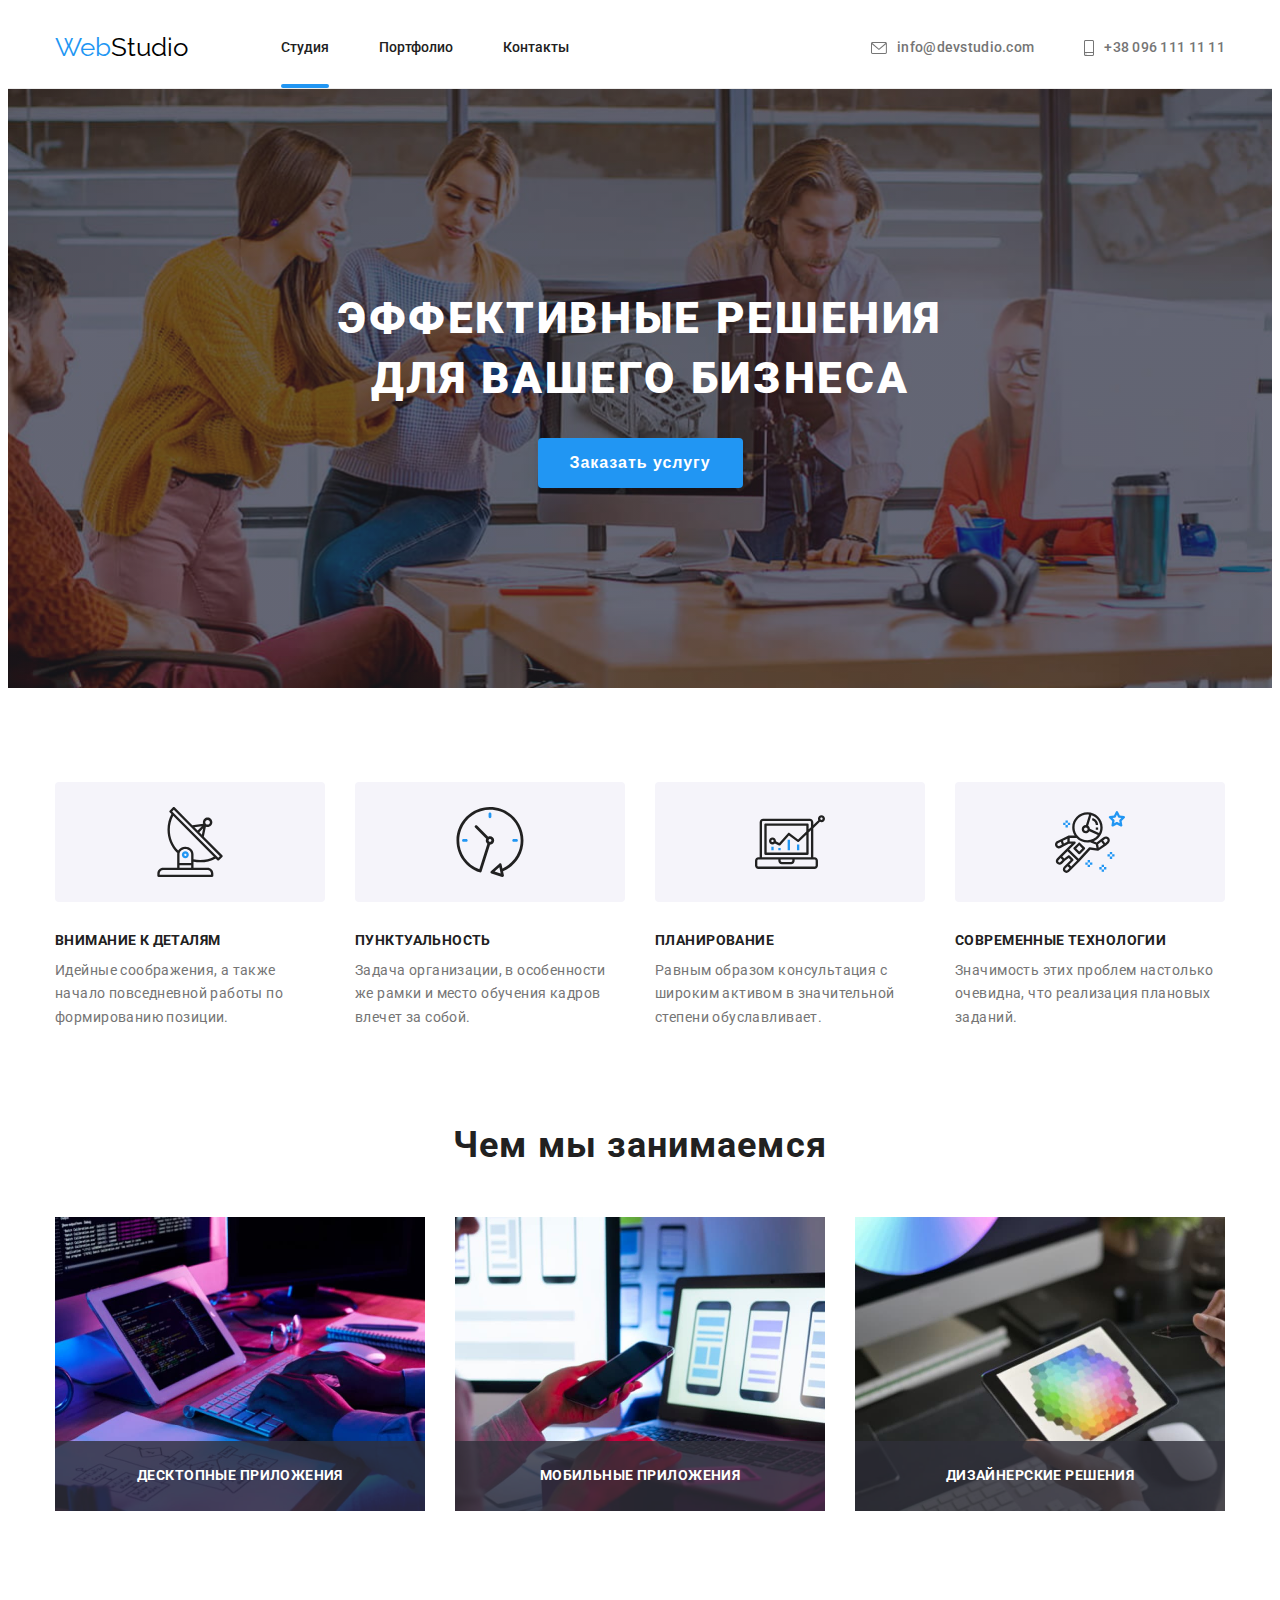
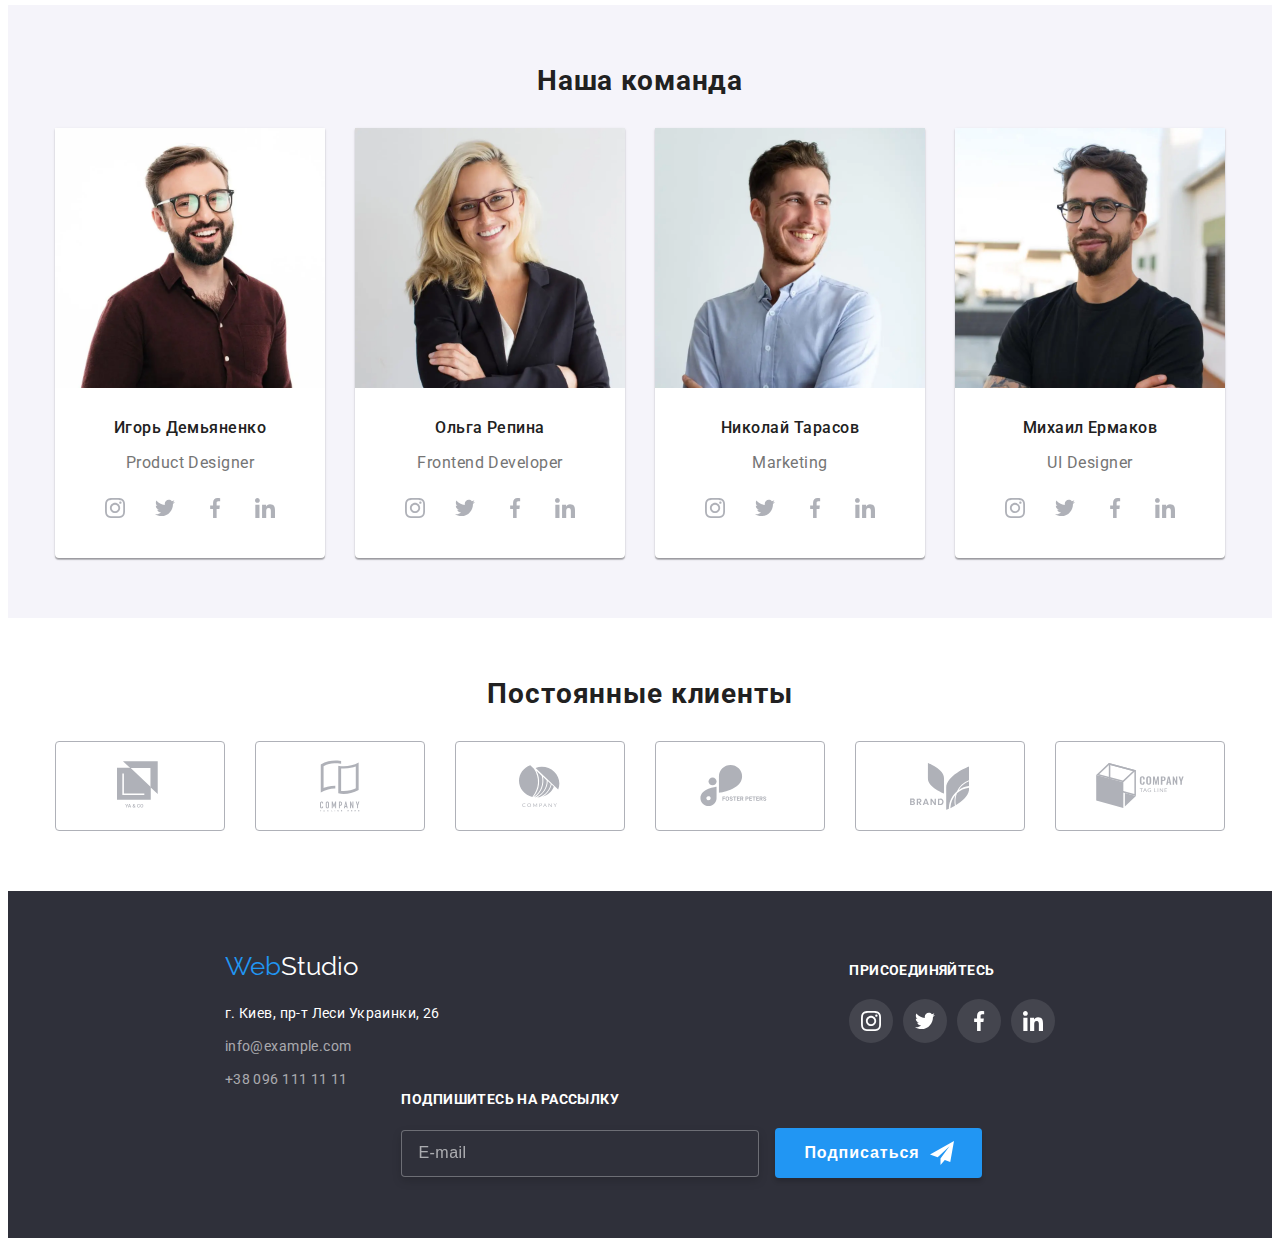
==== commit 74672e97: "Внесение правок" ====
--- a/index.html
+++ b/index.html
@@ -105,7 +105,9 @@
         </nav>
         <ul class="header-contact list">
           <li class="header-contact__item">
-            <a class="header-contact__link" href="mailto:info@devstudio.com"
+            <a
+              class="header-contact__link header-contact__link--top"
+              href="mailto:info@devstudio.com"
               ><svg class="header-contact__icon-1">
                 <use href="./images/icons.svg#icon-envelope"></use>
               </svg>
@@ -113,7 +115,10 @@
             >
           </li>
           <li class="header-contact__item">
-            <a class="header-contact__link" href="tel:+380961111111">
+            <a
+              class="header-contact__link header-contact__link--bottom"
+              href="tel:+380961111111"
+            >
               <svg class="header-contact__icon-2">
                 <use href="./images/icons.svg#icon-smartphone"></use>
               </svg>
@@ -132,7 +137,11 @@
     <div class="mobile-menu" data-menu>
       <ul class="mobile-menu-nav list">
         <li class="mobile-menu-nav__item">
-          <a class="mobile-menu-nav__link link" href="./index.html">Студия</a>
+          <a
+            class="mobile-menu-nav__link mobile-menu-nav__link--current link"
+            href="./index.html"
+            >Студия</a
+          >
         </li>
         <li class="mobile-menu-nav__item">
           <a class="mobile-menu-nav__link link" href="./portfolio.html"
@@ -160,16 +169,16 @@
       </ul>
       <ul class="mobile-menu-social list">
         <li class="mobile-menu-social__item">
-          <a class="mobile-menu-social__link link" href="http://">Instagram</a>
+          <a class="mobile-menu-social__link link" href="#">Instagram</a>
         </li>
         <li class="mobile-menu-social__item">
-          <a class="mobile-menu-social__link link" href="http://">Twitter</a>
+          <a class="mobile-menu-social__link link" href="#">Twitter</a>
         </li>
         <li class="mobile-menu-social__item">
-          <a class="mobile-menu-social__link link" href="http://">Facebook</a>
+          <a class="mobile-menu-social__link link" href="#">Facebook</a>
         </li>
         <li class="mobile-menu-social__item">
-          <a class="mobile-menu-social__link link" href="http://">LinkedIn</a>
+          <a class="mobile-menu-social__link link" href="#">LinkedIn</a>
         </li>
       </ul>
     </div>
--- a/css/main.min.css
+++ b/css/main.min.css
@@ -1,2 +1,2 @@
-:root{--section-color-dark: #2f303a;--accent-color: #2196f3;--main-color: #ffffff;--section-color-light: #f5f4fa;--main-font-color: #212121;--button-border-radius: 4px;--font-color-dark: #757575;--card-border-color: #eeeeee;--footer-link-color: rgba(255, 255, 255, 0.6);--dark-color: #000000;--icon-color: #afb1b8;--back-bg: #c4c4c4;--timing-function: cubic-bezier(0.4, 0, 0.2, 1);--grid__item: 4}html{box-sizing:border-box}*,*::after,*::before{box-sizing:inherit}h1,h2,h3,h4,h5,h6,p{margin-top:0}img{display:block;height:auto;max-width:100%}.list{list-style:none;padding-left:0;margin:0}body{font-family:"Roboto", sans-serif;color:var(--main-font-color)}.link{text-decoration:none;color:inherit}.visually-hidden{position:absolute;width:1px;height:1px;margin:-1px;padding:0;overflow:hidden;border:0;clip:rect(0 0 0 0)}.container{width:100%;padding-left:15px;padding-right:15px;margin-right:auto;margin-left:auto}@media screen and (min-width: 480px){.container{max-width:480px}}@media screen and (min-width: 768px){.container{max-width:768px}}@media screen and (min-width: 1200px){.container{max-width:1200px}}.grid{display:flex;flex-wrap:wrap;margin-left:-30px;margin-top:-30px}.grid__item{flex-basis:calc((100% - 30px * var(--grid__item)) / var(--grid__item));margin-left:30px;margin-top:30px}.portfolio{padding-top:60px;padding-bottom:60px;text-align:center}@media screen and (min-width: 1200px){.portfolio{padding-top:94px;padding-bottom:94px}}.portfolio-filter{display:inline-flex;flex-wrap:wrap;margin-left:0;margin-right:0;margin-bottom:40px}@media screen and (min-width: 768px){.portfolio-filter{margin-bottom:30px}}@media screen and (min-width: 1200px){.portfolio-filter{margin-bottom:50px}}.portfolio-filter__item:not(:last-child){margin-right:8px;margin-bottom:15px}.portfolio-filter__btn{font-family:inherit;cursor:pointer;border:none;background-color:var(--section-color-light);border-radius:4px;padding:6px 22px;color:inherit;font-weight:500;font-size:16px;line-height:1.625;transition:background-color 250ms var(--timing-function),color 250ms var(--timing-function),box-shadow 250ms var(--timing-function)}.portfolio-filter__btn:hover,.portfolio-filter__btn:focus{color:var(--main-color);background-color:var(--accent-color);box-shadow:0px 3px 1px rgba(0,0,0,0.1),0px 1px 2px rgba(0,0,0,0.08),0px 2px 2px rgba(0,0,0,0.12);transition:box-shadow 250ms var(--timing-function)}.portfolio-grid{display:flex;flex-wrap:wrap;margin-left:-30px;margin-top:-30px}.portfolio-grid__item{flex-basis:calc((100% - 30px * 1) / 1);margin-left:30px;margin-top:30px}@media screen and (min-width: 768px){.portfolio-grid__item{flex-basis:calc((100% - 30px * 2) / 2);height:440px}}@media screen and (min-width: 1200px){.portfolio-grid__item{flex-basis:calc((100% - 30px * 3) / 3)}}.portfolio-grid__item:focus .portfolio-grid-overlay__text,.portfolio-grid__item:hover .portfolio-grid-overlay__text{opacity:1;transform:translateY(0)}.portfolio-grid__link{text-decoration:none;color:inherit;display:inline-block;transition:box-shadow 250ms var(--timing-function)}.portfolio-grid__link:focus,.portfolio-grid__link:hover{cursor:pointer;box-shadow:0px 1px 1px rgba(0,0,0,0.12),0px 4px 4px rgba(0,0,0,0.06),1px 4px 6px rgba(0,0,0,0.16);transition:box-shadow 250ms var(--timing-function)}.portfolio-grid-overlay{position:relative;overflow:hidden}.portfolio-grid-overlay__text{position:absolute;top:0;left:0;height:100%;opacity:0;padding:63px 24px;font-size:18px;line-height:1.55;color:var(--main-color);letter-spacing:0.03em;background-color:rgba(33,150,243,0.9);text-align:left;transform:translatey(100%);transition-property:transform, opacity;transition-duration:250ms;transition-timing-function:var(--timing-function)}.portfolio-grid-bottom{text-align:left;padding:20px 24px;border-right:1px solid var(--card-border-color);border-left:1px solid var(--card-border-color);border-bottom:1px solid var(--card-border-color)}@media screen and (min-width: 768px) and (max-width: 1199px){.portfolio-grid-bottom{height:146px}}.portfolio-grid-bottom__lable{font-weight:bold;font-size:18px;line-height:2;letter-spacing:0.06em;margin-bottom:4px}.portfolio-grid-bottom__text{font-size:16px;line-height:1.87;letter-spacing:0.03em;color:var(--font-color-dark);font-weight:normal;margin-bottom:0}.header{border-bottom:1px solid #ececec;align-items:center}.header__container{display:flex;align-items:center}.site-nav{display:flex;align-items:center;margin-right:auto}@media screen and (max-width: 767.98px){.site-nav--mobile{display:none}}.site-nav .item .current{color:var(--accent-color)}.site-nav__logo{text-decoration:none;color:var(--dark-color);font-family:"Raleway", sans-serif;font-size:24px;line-height:1.2;padding-top:24px;padding-bottom:25px}.site-nav__logo--logo-part{color:var(--accent-color)}@media screen and (min-width: 768px){.site-nav__logo{margin-right:88px}}@media screen and (min-width: 1200px){.site-nav__logo{font-size:26px;margin-right:93px}}.site-nav__item{position:relative;margin-right:50px}.site-nav__item:last-child{margin-right:0}.site-nav__link{display:block;text-decoration:none;font-weight:500;font-size:14px;line-height:1.14;color:var(--main-font-color);padding-top:32px;padding-bottom:32px;transition:color 250ms var(--timing-function)}.site-nav__link:hover,.site-nav__link:focus{color:var(--accent-color)}.site-nav__link--current::after{content:"";position:absolute;bottom:0;left:0;width:100%;border-bottom:4px solid var(--accent-color);border-radius:2px}.header-contact{display:flex;align-items:center;color:var(--font-color-dark)}@media screen and (max-width: 767.98px){.header-contact{display:none}}@media screen and (min-width: 768px) and (max-width: 1199.98px){.header-contact{flex-wrap:wrap;margin-left:84px}.header-contact .header-contact__item:not(:last-child){margin-right:0;padding-bottom:10px}}@media screen and (min-width: 1200px){.header-contact .header-contact__item:not(:last-child){margin-right:50px}}.header-contact__link{display:flex;align-items:center;text-decoration:none;font-style:normal;font-weight:500;font-size:14px;line-height:1.14;color:var(--font-color-dark);letter-spacing:0.02em;transition:color 250ms var(--timing-function)}.header-contact__link:hover,.header-contact__link:focus{color:var(--accent-color)}@media screen and (min-width: 1200px){.header-contact__link{padding-top:32px;padding-bottom:32px}}.header-contact__icon-1{width:16px;height:12px;margin-right:10px;fill:currentColor}.header-contact__icon-2{width:10px;height:16px;margin-right:10px;fill:currentColor}@media screen and (max-width: 767.98px){.mobile-menu-btn{position:relative;z-index:100;width:40px;height:40px;border:none;background-color:transparent}}@media screen and (min-width: 768px){.mobile-menu-btn{display:none}}@media screen and (max-width: 767.98px){.mobile-menu-icon{width:24px;height:16px}}.mobile-menu{position:fixed;top:0;right:-100%;width:100%;height:100vh;z-index:555;background:var(--main-color);box-shadow:0px 4px 8px rgba(0,0,0,0.04),0px 2px 4px rgba(0,0,0,0.08),0px 1px 3px rgba(0,0,0,0.16);transition:right 1000ms var(--timing-function)}.mobile-menu.is-open{right:0}@media screen and (min-width: 768px){.mobile-menu{display:none}}.mobile-menu-nav{margin-top:48px;margin-left:40px;margin-bottom:302px}.mobile-menu-nav__item:not(:last-child){margin-bottom:32px}.mobile-menu-nav__link{font-style:normal;font-weight:500;font-size:40px;line-height:1.17;text-align:center;letter-spacing:0.02em;color:#212121}.mobile-menu-contact{position:absolute;bottom:134px;margin-left:40px}.mobile-menu-contact__item:not(:last-child){margin-bottom:32px}.mobile-menu-contact__link{font-weight:500;font-size:24px;line-height:1.16;letter-spacing:0.02em;color:var(--font-color-dark)}.mobile-menu-contact__link:hover,.mobile-menu-contact__link:focus{color:var(--accent-color);font-size:34px}.icon-close{display:none}.is-open .icon-close{display:block;fill:currentColor}.is-open .icon-menu{display:none;fill:currentColor}.mobile-menu-social{display:flex;position:absolute;bottom:48px;margin-left:40px}.mobile-menu-social__item:not(:last-child){margin-right:10px;border-right:1px solid rgba(33,33,33,0.2)}.mobile-menu-social__link{padding-right:10px;font-weight:500;font-size:18px;line-height:1.22;letter-spacing:0.02em;color:var(--accent-color)}.hero{margin-right:auto;margin-left:auto;background-color:var(--back-bg);padding-top:118px;padding-bottom:118px;max-width:1600px;background-image:linear-gradient(to right, rgba(47,48,58,0.4), rgba(47,48,58,0.4)),url(../images/mobile/hero-mobile.jpg);background-repeat:no-repeat;background-size:cover;background-position:center}@media (min-device-pixel-ratio: 2), (min-resolution: 192dpi), (min-resolution: 2dppx){.hero{background-image:url(../images/mobile/hero@2x-mobile.jpg)}}@media screen and (min-width: 480px){.hero{background-image:url(../images/tablet/hero-tablet.jpg)}}@media screen and (min-width: 480px) and (min-device-pixel-ratio: 2), screen and (min-width: 480px) and (min-resolution: 192dpi), screen and (min-width: 480px) and (min-resolution: 2dppx){.hero{background-image:url(../images/tablet/hero@2x-tablet.jpg)}}@media screen and (min-width: 768px){.hero{background-image:url(../images/desctop/hero-desctop.jpg)}}@media screen and (min-width: 768px) and (min-device-pixel-ratio: 2), screen and (min-width: 768px) and (min-resolution: 192dpi), screen and (min-width: 768px) and (min-resolution: 2dppx){.hero{background-image:url(../images/desctop/hero@2x-desctop.jpg)}}@media screen and (min-width: 1200px){.hero{padding-top:200px;padding-bottom:200px}}.hero__container{width:100%;text-align:center;margin-right:auto;margin-left:auto}@media screen and (min-width: 480px){.hero__container{width:360px}}@media screen and (min-width: 1200px){.hero__container{width:696px}}.hero__lable{font-weight:900;font-size:26px;line-height:1.36;text-transform:uppercase;text-align:center;color:var(--main-color);letter-spacing:0.06em}@media screen and (min-width: 1200px){.hero__lable{font-size:44px}}.hero__btn{background-color:var(--accent-color);font-weight:bold;font-size:16px;line-height:1.875;color:var(--main-color);border:none;letter-spacing:0.06em;box-shadow:0px 4px 4px rgba(0,0,0,0.15);border-radius:var(--button-border-radius);cursor:pointer;padding:10px 32px}.principles{padding-top:60px;padding-bottom:60px}@media screen and (min-width: 1200px){.principles{padding-top:94px;padding-bottom:94px}}.principles__item{flex-basis:calc((100% - 30px * 1) / 1);margin-left:30px;margin-top:30px;width:420px}@media screen and (min-width: 768px){.principles__item{flex-basis:calc((100% - 30px * 2) / 2);width:354px}}@media screen and (min-width: 1200px){.principles__item{flex-basis:calc((100% - 30px * 4) / 4);width:270px}}.principles__wrap{display:flex;padding:0;margin-bottom:30px;height:120px;align-items:center;justify-content:center;background-color:var(--section-color-light);border-radius:4px}.principles__lable{margin-bottom:10px;font-weight:bold;font-size:14px;line-height:1.17;letter-spacing:0.03em;text-transform:uppercase;text-align:center}@media screen and (min-width: 768px){.principles__lable{text-align:left}}.principles__text{margin-bottom:0;text-align:left;font-size:14px;line-height:1.7;letter-spacing:0.03em;color:var(--font-color-dark)}.directions{text-align:center;padding-bottom:94px}@media screen and (max-width: 1199px){.directions{display:none}}.directions__lable{font-size:36px;line-height:1.2;letter-spacing:0.03em;text-align:center;margin-bottom:50px}.directions__grid{display:flex;flex-wrap:wrap;margin-left:-30px;margin-top:-30px}.directions__item{position:relative;margin-left:30px;margin-top:30px}.directions__img-lable{position:absolute;bottom:0;left:0;width:370px;height:70px;margin-bottom:0;display:flex;justify-content:center;align-items:center;font-weight:bold;font-size:14px;line-height:1.14;letter-spacing:0.03em;text-transform:uppercase;color:var(--main-color);background-color:rgba(47,48,58,0.8)}.team{padding-top:60px;padding-bottom:60px;background-color:var(--section-color-light)}.team__lable{margin-bottom:30px;font-size:28px;line-height:1.17;text-align:center;letter-spacing:0.03em;color:var(--main-font-color)}.card-set__item{margin-left:30px;margin-top:30px;flex-basis:calc((100% - 30px * 1) / 1);background-color:var(--main-color);box-shadow:0px 1px 3px rgba(0,0,0,0.12),0px 1px 1px rgba(0,0,0,0.14),0px 2px 1px rgba(0,0,0,0.2);border-radius:0px 0px 4px 4px}@media screen and (min-width: 768px){.card-set__item{flex-basis:calc((100% - 30px * 2) / 2)}}@media screen and (min-width: 1200px){.card-set__item{flex-basis:calc((100% - 30px * 4) / 4)}}.card-set__lable{font-weight:500;font-size:16px;line-height:1.2;text-align:center;letter-spacing:0.03em}.card-set__text{font-size:16px;margin-bottom:16px;line-height:1.2;text-align:center;letter-spacing:0.03em;color:var(--font-color-dark)}.card-set__wrap{padding-top:30px;padding-bottom:30px;padding-left:30px;padding-right:30px;text-align:center}.card-set-bottom__list{display:inline-flex;padding:0;margin:0;list-style:none}.card-set-bottom__item:not(:last-child){margin-right:10px}.card-set-bottom__link{display:flex;border-radius:50%;width:40px;height:40px;justify-content:center;align-items:center;color:var(--icon-color);transition:color 250ms var(--timing-function),background-color 250ms var(--timing-function)}.card-set-bottom__link:focus,.card-set-bottom__link:hover{background-color:var(--accent-color);color:var(--main-color);transition:background-color 250ms var(--timing-function),color 250ms var(--timing-function)}.card-set-bottom__icon{width:20px;height:20px;fill:currentColor}.clients{padding-top:60px;padding-bottom:60px}.clients__lable{margin-bottom:30px;font-size:28px;line-height:1.17;text-align:center;letter-spacing:0.03em;color:var(--main-font-color)}.clients__item{flex-basis:calc((100% - 30px * 2) / 2);margin-left:30px;margin-top:30px;width:210px}@media screen and (min-width: 768px){.clients__item{flex-basis:calc((100% - 30px * 3) / 3);width:226px}}@media screen and (min-width: 1200px){.clients__item{flex-basis:calc((100% - 30px * 6) / 6);width:170px}}.clients__item .clients__link{display:flex;height:90px;border:1px solid var(--icon-color);border-radius:4px;justify-content:center;align-items:center;color:var(--icon-color);transition:color 250ms var(--accent-color)}.clients__item .clients__link:hover,.clients__item .clients__link:focus{color:var(--accent-color);border:1px solid var(--accent-color)}.clients__icon{fill:currentColor}.backdrop{position:fixed;z-index:990;width:100%;height:100%;left:0;top:0;background-color:rgba(0,0,0,0.2);transform:scale(1);transition:opacity 600ms cubic-bezier(0.17, 0.67, 0.83, 0.67)}.backdrop.is-hidden{opacity:0;pointer-events:none}.modal{position:absolute;top:50%;left:50%;opacity:1;width:450px;transform:translate(-50%, -50%) scale(1);border-radius:4px;box-shadow:0px 1px 3px rgba(0,0,0,0.12),0px 1px 1px rgba(0,0,0,0.14),0px 2px 1px rgba(0,0,0,0.2);background-color:#fff;transition:transform 2000ms var(--timing-function),opacity 1000ms var(--timing-function),box-shadow 2000ms var(--timing-function)}@media screen and (max-width: 480px){.modal{width:calc(100% - 15px)}}@media screen and (min-width: 1200px){.modal{width:528px}}.backdrop.is-hidden .modal{transform:translate(-50%, -50%) scale(0);opacity:0}.modal__btn{position:absolute;top:8px;right:8px;width:30px;height:30px;border-radius:50%;cursor:pointer;background-color:#fff;border:1px solid rgba(0,0,0,0.1);transition:color 250ms var(--timing-function)}.modal__btn::before{content:"\2716"}.modal__btn:focus,.modal__btn:hover{color:var(--accent-color)}.modal__lable{margin-top:40px;margin-bottom:12px;font-size:20px;line-height:1.5;letter-spacing:0.03em;color:var(--main-font-color);text-align:center}@media screen and (min-width: 480px) and (max-width: 1199px){.modal__lable{width:370px;margin-right:auto;margin-left:auto}}.modal-form{width:370px;margin-left:auto;margin-right:auto}@media screen and (max-width: 480px){.modal-form{width:calc(100% - 40px)}}@media screen and (min-width: 1200px){.modal-form{width:448px}}.form-field{display:flex;flex-direction:column;margin-bottom:10px;position:relative;color:var(--dark-color)}.form-field__label{margin-bottom:4px;font-size:12px;line-height:1.17;letter-spacing:0.01em;color:var(--font-color-dark)}.form-field__input{cursor:pointer;border:1px solid rgba(33,33,33,0.2);border-radius:4px;padding-top:12px;padding-bottom:12px;padding-left:42px;padding-right:0;height:40px;font-size:14px;line-height:1.14;letter-spacing:0.01em;transition:border 250ms var(--timing-function)}.form-field__input:hover,.form-field__input:focus{border:1px solid var(--accent-color);outline:none}.form-field__icon{position:absolute;top:55%;margin-left:12px;fill:currentColor;transition:color 250ms var(--timing-function)}.form-field__icon:focus,.form-field__icon:hover{color:var(--accent-color);cursor:pointer}.form-field__input:hover+.form-field__icon,.form-field__input:focus+.form-field__icon{color:var(--accent-color)}.form-field:focus-within>.form-field__icon{color:rgba(33,150,243,0.9)}.form-text-area::placeholder{font-size:14px;line-height:1.14;letter-spacing:0.01em;color:rgba(117,117,117,0.5)}.form-field__text-area{resize:none;cursor:pointer;height:120px;padding:12px 16px;border:1px solid rgba(33,33,33,0.2);border-radius:4px;font-size:14px;line-height:1.14;letter-spacing:0.01em;transition:border 250ms var(--timing-function)}.form-field__text-area:hover,.form-field__text-area:focus{border:1px solid var(--accent-color);outline:none}.form-field:nth-child(5){flex-direction:row}.form-field__checkbox-lable{display:flex;align-items:center;justify-content:start;cursor:pointer;font-size:12px;line-height:1.71;letter-spacing:0.03em;color:var(--font-color-dark);margin-top:20px;margin-bottom:30px}@media screen and (max-width: 480px){.form-field__checkbox-lable{flex-wrap:wrap}}@media screen and (min-width: 1200px){.form-field__checkbox-lable{font-size:14px}}.form-field__checkbox{appearance:none}.form-field__check-box-part{cursor:pointer;margin-right:8.38px;width:16px;height:15px;background-image:url(../images/vector.svg)}@media screen and (min-width: 1200px){.form-field__check-box-part{margin-left:12px}}.form-field__checkbox:focus+.form-field__check-box-part{outline:1px solid var(--accent-color)}.form-field__checkbox:checked:focus+.form-field__check-box-part{background-color:#2196f3;outline:1px solid var(--accent-color);background-image:url(../images/r.svg);background-repeat:no-repeat;background-position:center}.modal-form__btn{display:block;padding:10px 55px;margin-left:auto;margin-right:auto;margin-bottom:40px;cursor:pointer;border:none;background-color:#188ce8;box-shadow:0px 4px 4px rgba(0,0,0,0.15);border-radius:4px;font-weight:bold;font-size:16px;line-height:1.87;letter-spacing:0.06em;color:var(--main-color)}.footer-container{width:100%}@media screen and (min-width: 480px){.footer-container{max-width:480px}}@media screen and (min-width: 768px){.footer-container{max-width:768px;display:flex;flex-wrap:wrap;align-items:baseline;justify-content:space-around}}@media screen and (min-width: 1200px){.footer-container{max-width:1200px;display:flex;align-items:baseline}}.footer{background-color:var(--section-color-dark);padding-top:60px;padding-bottom:60px;text-align:center}@media screen and (min-width: 1200px){.footer{text-align:left}}.footer-logo{display:inline-block;text-decoration:none;font-family:"Raleway", sans-serif;font-size:26px;line-height:1.2;color:var(--main-color);margin-right:0;padding-top:0;padding-bottom:0;margin-bottom:20px}.footer-logo__part{color:var(--accent-color)}.footer-adress:nth-child(2){font-size:14px;line-height:1.7;font-style:normal;letter-spacing:0.03em;color:var(--main-color)}.footer-adress__item:not(:last-child){margin-bottom:9px}.footer-adress__link{padding-top:0;padding-bottom:0;text-decoration:none;color:var(--footer-link-color);transition:color 250ms var(--timing-function)}.footer-adress__link:hover,.footer-adress__link:focus{color:var(--accent-color)}.footer-social{margin-top:60px;margin-bottom:60px}@media screen and (min-width: 768px){.footer-social{margin-top:0;margin-bottom:0}}@media screen and (min-width: 1200px){.footer-social{margin-left:70px}}.footer-social__item:not(:last-child){margin-right:10px}.footer-social__label{text-transform:uppercase;font-weight:bold;font-size:14px;line-height:1.14;letter-spacing:0.03em;color:var(--main-color);margin-bottom:20px}.footer-social__list{display:flex;justify-content:center}.footer-social__icon{width:20px;height:20px;fill:currentColor}.footer-social__link{display:flex;border-radius:50%;background-color:rgba(255,255,255,0.1);width:44px;height:44px;justify-content:center;align-items:center;color:var(--main-color);transition:background-color 250ms var(--timing-function),color 250ms var(--timing-function)}.footer-social__link:hover,.footer-social__link:focus{background-color:var(--accent-color)}.footer-form{display:block}@media screen and (min-width: 768px){.footer-form{margin-top:60px}}@media screen and (min-width: 1200px){.footer-form{margin-left:103px}}.footer-form__label{text-transform:uppercase;font-weight:bold;font-size:14px;line-height:1.14;letter-spacing:0.03em;color:var(--main-color);margin-bottom:20px}.footer-form__input{width:100%;padding-left:16px;padding-top:15px;padding-bottom:15px;margin-bottom:20px;cursor:pointer;border:1px solid rgba(255,255,255,0.3);filter:drop-shadow(0px 4px 4px rgba(0,0,0,0.15));border-radius:4px;background-color:var(--section-color-dark);color:rgba(255,255,255,0.6)}@media screen and (min-width: 480px){.footer-form__input{width:450px}}@media screen and (min-width: 768px) and (max-width: 1199px){.footer-form__input{display:block}}@media screen and (min-width: 1200px){.footer-form__input{width:358px;margin-bottom:0}}.footer-form__input::placeholder{font-size:16px;line-height:1.25;letter-spacing:0.03em;color:rgba(255,255,255,0.6)}.footer-form__btn{position:relative;border:none;padding:10px 62px 10px 29px;margin-left:12px;cursor:pointer;font-weight:bold;font-size:16px;line-height:1.87;letter-spacing:0.06em;color:var(--main-color);background-color:var(--accent-color);box-shadow:0px 4px 4px rgba(0,0,0,0.15);border-radius:4px}.footer-form__btn::after{content:"";position:absolute;margin-left:10px;width:24px;height:24px;background-image:url(../images/icon_send.svg);top:50%;transform:translateY(-50%)}
+:root{--section-color-dark: #2f303a;--accent-color: #2196f3;--main-color: #ffffff;--section-color-light: #f5f4fa;--main-font-color: #212121;--button-border-radius: 4px;--font-color-dark: #757575;--card-border-color: #eeeeee;--footer-link-color: rgba(255, 255, 255, 0.6);--dark-color: #000000;--icon-color: #afb1b8;--back-bg: #c4c4c4;--timing-function: cubic-bezier(0.4, 0, 0.2, 1);--grid__item: 4}html{box-sizing:border-box}*,*::after,*::before{box-sizing:inherit}h1,h2,h3,h4,h5,h6,p{margin-top:0}img{display:block;height:auto;max-width:100%}.list{list-style:none;padding-left:0;margin:0}body{font-family:"Roboto", sans-serif;color:var(--main-font-color)}.link{text-decoration:none;color:inherit}.visually-hidden{position:absolute;width:1px;height:1px;margin:-1px;padding:0;overflow:hidden;border:0;clip:rect(0 0 0 0)}.container{width:100%;padding-left:15px;padding-right:15px;margin-right:auto;margin-left:auto}@media screen and (min-width: 480px){.container{max-width:480px}}@media screen and (min-width: 768px){.container{max-width:768px}}@media screen and (min-width: 1200px){.container{max-width:1200px}}.grid{display:flex;flex-wrap:wrap;margin-left:-30px;margin-top:-30px}.grid__item{flex-basis:calc((100% - 30px * var(--grid__item)) / var(--grid__item));margin-left:30px;margin-top:30px}.portfolio{padding-top:60px;padding-bottom:60px;text-align:center}@media screen and (min-width: 1200px){.portfolio{padding-top:94px;padding-bottom:94px}}.portfolio-filter{display:inline-flex;flex-wrap:wrap;margin-left:0;margin-right:0;margin-bottom:40px}@media screen and (min-width: 768px){.portfolio-filter{margin-bottom:30px}}@media screen and (min-width: 1200px){.portfolio-filter{margin-bottom:50px}}.portfolio-filter__item:not(:last-child){margin-right:8px}.portfolio-filter__btn{font-family:inherit;cursor:pointer;border:none;background-color:var(--section-color-light);border-radius:4px;padding:6px 22px;color:inherit;font-weight:500;font-size:16px;line-height:1.625;transition:background-color 250ms var(--timing-function),color 250ms var(--timing-function),box-shadow 250ms var(--timing-function)}.portfolio-filter__btn:hover,.portfolio-filter__btn:focus{color:var(--main-color);background-color:var(--accent-color);box-shadow:0px 3px 1px rgba(0,0,0,0.1),0px 1px 2px rgba(0,0,0,0.08),0px 2px 2px rgba(0,0,0,0.12);transition:box-shadow 250ms var(--timing-function)}.btn--accent{background-color:var(--accent-color);color:var(--main-color);box-shadow:0px 3px 1px rgba(0,0,0,0.1),0px 1px 2px rgba(0,0,0,0.08),0px 2px 2px rgba(0,0,0,0.12)}.portfolio-grid{display:flex;flex-wrap:wrap;margin-left:-30px;margin-top:-30px}.portfolio-grid__item{flex-basis:calc((100% - 30px * 1) / 1);margin-left:30px;margin-top:30px}@media screen and (min-width: 768px){.portfolio-grid__item{flex-basis:calc((100% - 30px * 2) / 2);height:440px}}@media screen and (min-width: 1200px){.portfolio-grid__item{flex-basis:calc((100% - 30px * 3) / 3)}}.portfolio-grid__item:focus .portfolio-grid-overlay__text,.portfolio-grid__item:hover .portfolio-grid-overlay__text{opacity:1;transform:translateY(0)}.portfolio-grid__link{text-decoration:none;color:inherit;display:inline-block;transition:box-shadow 250ms var(--timing-function)}.portfolio-grid__link:focus,.portfolio-grid__link:hover{cursor:pointer;box-shadow:0px 1px 1px rgba(0,0,0,0.12),0px 4px 4px rgba(0,0,0,0.06),1px 4px 6px rgba(0,0,0,0.16);transition:box-shadow 250ms var(--timing-function)}.portfolio-grid-overlay{position:relative;overflow:hidden}.portfolio-grid-overlay__text{position:absolute;top:0;left:0;height:100%;opacity:0;padding:15px 24px;font-size:18px;line-height:1.55;color:var(--main-color);letter-spacing:0.03em;background-color:rgba(33,150,243,0.9);text-align:left;transform:translatey(100%);transition-property:transform, opacity;transition-duration:250ms;transition-timing-function:var(--timing-function)}@media screen and (min-width: 480px){.portfolio-grid-overlay__text{padding-top:74px;padding-bottom:74px}}@media screen and (min-width: 768px){.portfolio-grid-overlay__text{padding-top:49px;padding-bottom:49px}}@media screen and (min-width: 1200px){.portfolio-grid-overlay__text{padding:63px 24px}}.portfolio-grid-bottom{text-align:left;padding:20px 24px;border-right:1px solid var(--card-border-color);border-left:1px solid var(--card-border-color);border-bottom:1px solid var(--card-border-color)}@media screen and (min-width: 768px) and (max-width: 1199px){.portfolio-grid-bottom{height:146px}}.portfolio-grid-bottom__lable{font-weight:bold;font-size:18px;line-height:2;letter-spacing:0.06em;margin-bottom:4px}.portfolio-grid-bottom__text{font-size:16px;line-height:1.87;letter-spacing:0.03em;color:var(--font-color-dark);font-weight:normal;margin-bottom:0}.header{border-bottom:1px solid #ececec;align-items:center}.header__container{display:flex;align-items:center}.site-nav{display:flex;align-items:center;margin-right:auto}@media screen and (max-width: 767.98px){.site-nav--mobile{display:none}}.site-nav .item .current{color:var(--accent-color)}.site-nav__logo{text-decoration:none;color:var(--dark-color);font-family:"Raleway", sans-serif;font-size:24px;line-height:1.2;padding-top:24px;padding-bottom:25px}.site-nav__logo--logo-part{color:var(--accent-color)}@media screen and (min-width: 768px){.site-nav__logo{margin-right:88px}}@media screen and (min-width: 1200px){.site-nav__logo{font-size:26px;margin-right:93px}}.site-nav__item{position:relative;margin-right:50px}.site-nav__item:last-child{margin-right:0}.site-nav__link{display:block;text-decoration:none;font-weight:500;font-size:14px;line-height:1.14;color:var(--main-font-color);padding-top:32px;padding-bottom:32px;transition:color 250ms var(--timing-function)}.site-nav__link:hover,.site-nav__link:focus{color:var(--accent-color)}.site-nav__link--current::after{content:"";position:absolute;bottom:0;left:0;width:100%;border-bottom:4px solid var(--accent-color);border-radius:2px}.header-contact{display:flex;align-items:center;color:var(--font-color-dark)}@media screen and (max-width: 767.98px){.header-contact{display:none}}@media screen and (min-width: 768px) and (max-width: 1199.98px){.header-contact{flex-wrap:wrap;margin-left:84px}.header-contact .header-contact__item:not(:last-child){margin-right:0;padding-bottom:10px}}@media screen and (min-width: 1200px){.header-contact .header-contact__item:not(:last-child){margin-right:50px}}.header-contact__link{display:flex;align-items:center;text-decoration:none;font-style:normal;font-weight:500;font-size:14px;line-height:1.14;color:var(--font-color-dark);letter-spacing:0.02em;transition:color 250ms var(--timing-function)}.header-contact__link--top{padding-top:21px}.header-contact__link--bottom{padding-bottom:21px}.header-contact__link:hover,.header-contact__link:focus{color:var(--accent-color)}@media screen and (min-width: 1200px){.header-contact__link{padding-top:32px;padding-bottom:32px}}.header-contact__icon-1{width:16px;height:12px;margin-right:10px;fill:currentColor}.header-contact__icon-2{width:10px;height:16px;margin-right:10px;fill:currentColor}@media screen and (max-width: 767.98px){.mobile-menu-btn{position:fixed;display:flex;justify-content:flex-end;right:23px;top:22px;z-index:556;width:40px;height:40px;border:none;background-color:transparent}}@media screen and (min-width: 768px){.mobile-menu-btn{display:none}}@media screen and (max-width: 767.98px){.mobile-menu-icon{width:24px;height:16px}}.mobile-menu{position:fixed;top:0;right:-100%;width:100%;height:100vh;z-index:555;overflow:scroll;background:var(--main-color);box-shadow:0px 4px 8px rgba(0,0,0,0.04),0px 2px 4px rgba(0,0,0,0.08),0px 1px 3px rgba(0,0,0,0.16);transition:right 1000ms var(--timing-function)}.mobile-menu.is-open{right:0}@media screen and (min-width: 768px){.mobile-menu{display:none}}.mobile-menu-container{padding-left:0}@media screen and (min-width: 480px){.mobile-menu-container{margin-left:40px}}.mobile-menu-nav{margin-top:48px;margin-bottom:302px}.mobile-menu-nav__item:not(:last-child){margin-bottom:32px}.mobile-menu-nav__link{font-style:normal;font-weight:500;font-size:40px;line-height:1.17;text-align:center;letter-spacing:0.02em;color:#212121}.mobile-menu-nav__link--current{color:var(--accent-color)}.mobile-menu-contact{position:absolute;bottom:134px}.mobile-menu-contact__item:not(:last-child){margin-bottom:32px}.mobile-menu-contact__link{font-weight:500;font-size:24px;line-height:1.16;letter-spacing:0.02em;color:var(--font-color-dark)}.mobile-menu-contact__link:hover,.mobile-menu-contact__link:focus{color:var(--accent-color);font-size:34px}.icon-close{display:none}.is-open .icon-close{display:block;fill:currentColor}.is-open .icon-menu{display:none;fill:currentColor}.mobile-menu-social{display:flex;position:absolute;bottom:55px}.mobile-menu-social__item:not(:last-child){margin-right:10px;border-right:1px solid rgba(33,33,33,0.2)}.mobile-menu-social__link{padding-right:5px;font-weight:500;font-size:18px;line-height:1.22;letter-spacing:0.02em;color:var(--accent-color)}@media screen and (min-width: 480px){.mobile-menu-social__link{padding-right:10px}}.hero{margin-right:auto;margin-left:auto;background-color:var(--back-bg);padding-top:118px;padding-bottom:118px;max-width:1600px;background-image:linear-gradient(to right, rgba(47,48,58,0.4), rgba(47,48,58,0.4)),url(../images/mobile/hero-mobile.jpg);background-repeat:no-repeat;background-size:cover;background-position:center}@media (min-device-pixel-ratio: 2), (min-resolution: 192dpi), (min-resolution: 2dppx){.hero{background-image:linear-gradient(to right, rgba(47,48,58,0.4), rgba(47,48,58,0.4)),url(../images/mobile/hero@2x-mobile.jpg)}}@media screen and (min-width: 480px){.hero{background-image:linear-gradient(to right, rgba(47,48,58,0.4), rgba(47,48,58,0.4)),url(../images/tablet/hero-tablet.jpg)}}@media screen and (min-width: 480px) and (min-device-pixel-ratio: 2), screen and (min-width: 480px) and (min-resolution: 192dpi), screen and (min-width: 480px) and (min-resolution: 2dppx){.hero{background-image:linear-gradient(to right, rgba(47,48,58,0.4), rgba(47,48,58,0.4)),url(../images/tablet/hero@2x-tablet.jpg)}}@media screen and (min-width: 768px){.hero{background-image:linear-gradient(to right, rgba(47,48,58,0.4), rgba(47,48,58,0.4)),url(../images/desctop/hero-desctop.jpg)}}@media screen and (min-width: 768px) and (min-device-pixel-ratio: 2), screen and (min-width: 768px) and (min-resolution: 192dpi), screen and (min-width: 768px) and (min-resolution: 2dppx){.hero{background-image:linear-gradient(to right, rgba(47,48,58,0.4), rgba(47,48,58,0.4)),url(../images/desctop/hero@2x-desctop.jpg)}}@media screen and (min-width: 1200px){.hero{padding-top:200px;padding-bottom:200px}}.hero__container{width:100%;text-align:center;margin-right:auto;margin-left:auto}@media screen and (min-width: 480px){.hero__container{width:360px}}@media screen and (min-width: 1200px){.hero__container{width:696px}}.hero__lable{font-weight:900;font-size:26px;line-height:1.36;text-transform:uppercase;text-align:center;color:var(--main-color);letter-spacing:0.06em}@media screen and (min-width: 1200px){.hero__lable{font-size:44px}}.hero__btn{background-color:var(--accent-color);font-weight:bold;font-size:16px;line-height:1.875;color:var(--main-color);border:none;letter-spacing:0.06em;box-shadow:0px 4px 4px rgba(0,0,0,0.15);border-radius:var(--button-border-radius);cursor:pointer;padding:10px 32px}.principles{padding-top:60px;padding-bottom:60px}@media screen and (min-width: 1200px){.principles{padding-top:94px;padding-bottom:94px}}.principles__item{flex-basis:calc((100% - 30px * 1) / 1);margin-left:30px;margin-top:30px;width:420px}@media screen and (min-width: 768px){.principles__item{flex-basis:calc((100% - 30px * 2) / 2);width:354px}}@media screen and (min-width: 1200px){.principles__item{flex-basis:calc((100% - 30px * 4) / 4);width:270px}}.principles__wrap{display:flex;padding:0;margin-bottom:30px;height:120px;align-items:center;justify-content:center;background-color:var(--section-color-light);border-radius:4px}.principles__lable{margin-bottom:10px;font-weight:bold;font-size:14px;line-height:1.17;letter-spacing:0.03em;text-transform:uppercase;text-align:center}@media screen and (min-width: 768px){.principles__lable{text-align:left}}.principles__text{margin-bottom:0;text-align:left;font-size:14px;line-height:1.7;letter-spacing:0.03em;color:var(--font-color-dark)}.directions{text-align:center;padding-bottom:94px}@media screen and (max-width: 1199px){.directions{display:none}}.directions__lable{font-size:36px;line-height:1.2;letter-spacing:0.03em;text-align:center;margin-bottom:50px}.directions__grid{display:flex;flex-wrap:wrap;margin-left:-30px;margin-top:-30px}.directions__item{position:relative;margin-left:30px;margin-top:30px}.directions__img-lable{position:absolute;bottom:0;left:0;width:370px;height:70px;margin-bottom:0;display:flex;justify-content:center;align-items:center;font-weight:bold;font-size:14px;line-height:1.14;letter-spacing:0.03em;text-transform:uppercase;color:var(--main-color);background-color:rgba(47,48,58,0.8)}.team{padding-top:60px;padding-bottom:60px;background-color:var(--section-color-light)}.team__lable{margin-bottom:30px;font-size:28px;line-height:1.17;text-align:center;letter-spacing:0.03em;color:var(--main-font-color)}.card-set__item{margin-left:30px;margin-top:30px;flex-basis:calc((100% - 30px * 1) / 1);background-color:var(--main-color);box-shadow:0px 1px 3px rgba(0,0,0,0.12),0px 1px 1px rgba(0,0,0,0.14),0px 2px 1px rgba(0,0,0,0.2);border-radius:0px 0px 4px 4px}@media screen and (min-width: 768px){.card-set__item{flex-basis:calc((100% - 30px * 2) / 2)}}@media screen and (min-width: 1200px){.card-set__item{flex-basis:calc((100% - 30px * 4) / 4)}}.card-set__lable{font-weight:500;font-size:16px;line-height:1.2;text-align:center;letter-spacing:0.03em}.card-set__text{font-size:16px;margin-bottom:16px;line-height:1.2;text-align:center;letter-spacing:0.03em;color:var(--font-color-dark)}.card-set__wrap{padding-top:30px;padding-bottom:30px;padding-left:30px;padding-right:30px;text-align:center}.card-set-bottom__list{display:inline-flex;padding:0;margin:0;list-style:none}.card-set-bottom__item:not(:last-child){margin-right:10px}.card-set-bottom__link{display:flex;border-radius:50%;width:40px;height:40px;justify-content:center;align-items:center;color:var(--icon-color);transition:color 250ms var(--timing-function),background-color 250ms var(--timing-function)}.card-set-bottom__link:focus,.card-set-bottom__link:hover{background-color:var(--accent-color);color:var(--main-color);transition:background-color 250ms var(--timing-function),color 250ms var(--timing-function)}.card-set-bottom__icon{width:20px;height:20px;fill:currentColor}.clients{padding-top:60px;padding-bottom:60px}.clients__lable{margin-bottom:30px;font-size:28px;line-height:1.17;text-align:center;letter-spacing:0.03em;color:var(--main-font-color)}.clients__item{flex-basis:calc((100% - 30px * 2) / 2);margin-left:30px;margin-top:30px;width:210px}@media screen and (min-width: 768px){.clients__item{flex-basis:calc((100% - 30px * 3) / 3);width:226px}}@media screen and (min-width: 1200px){.clients__item{flex-basis:calc((100% - 30px * 6) / 6);width:170px}}.clients__item .clients__link{display:flex;height:90px;border:1px solid var(--icon-color);border-radius:4px;justify-content:center;align-items:center;color:var(--icon-color);transition:color 250ms var(--accent-color)}.clients__item .clients__link:hover,.clients__item .clients__link:focus{color:var(--accent-color);border:1px solid var(--accent-color)}.clients__icon{fill:currentColor}.backdrop{position:fixed;z-index:990;width:100%;height:100%;left:0;top:0;background-color:rgba(0,0,0,0.2);transform:scale(1);transition:opacity 600ms cubic-bezier(0.17, 0.67, 0.83, 0.67)}.backdrop.is-hidden{opacity:0;pointer-events:none}.modal{position:absolute;top:50%;left:50%;opacity:1;width:450px;transform:translate(-50%, -50%) scale(1);border-radius:4px;box-shadow:0px 1px 3px rgba(0,0,0,0.12),0px 1px 1px rgba(0,0,0,0.14),0px 2px 1px rgba(0,0,0,0.2);background-color:#fff;transition:transform 2000ms var(--timing-function),opacity 1000ms var(--timing-function),box-shadow 2000ms var(--timing-function)}@media screen and (max-width: 480px){.modal{width:calc(100% - 15px)}}@media screen and (min-width: 1200px){.modal{width:528px}}.backdrop.is-hidden .modal{transform:translate(-50%, -50%) scale(0);opacity:0}.modal__btn{position:absolute;top:8px;right:8px;width:30px;height:30px;border-radius:50%;cursor:pointer;background-color:#fff;border:1px solid rgba(0,0,0,0.1);transition:color 250ms var(--timing-function)}.modal__btn::before{content:"\2716"}.modal__btn:focus,.modal__btn:hover{color:var(--accent-color)}.modal__lable{margin-top:40px;margin-bottom:12px;font-size:20px;line-height:1.5;letter-spacing:0.03em;color:var(--main-font-color);text-align:center}@media screen and (min-width: 480px) and (max-width: 1199px){.modal__lable{width:370px;margin-right:auto;margin-left:auto}}.modal-form{width:370px;margin-left:auto;margin-right:auto}@media screen and (max-width: 480px){.modal-form{width:calc(100% - 40px)}}@media screen and (min-width: 1200px){.modal-form{width:448px}}.form-field{display:flex;flex-direction:column;margin-bottom:10px;position:relative;color:var(--dark-color)}.form-field__label{margin-bottom:4px;font-size:12px;line-height:1.17;letter-spacing:0.01em;color:var(--font-color-dark)}.form-field__input{cursor:pointer;border:1px solid rgba(33,33,33,0.2);border-radius:4px;padding-top:12px;padding-bottom:12px;padding-left:42px;padding-right:0;height:40px;font-size:14px;line-height:1.14;letter-spacing:0.01em;transition:border 250ms var(--timing-function)}.form-field__input:hover,.form-field__input:focus{border:1px solid var(--accent-color);outline:none}.form-field__icon{position:absolute;top:55%;margin-left:12px;fill:currentColor;transition:color 250ms var(--timing-function)}.form-field__icon:focus,.form-field__icon:hover{color:var(--accent-color);cursor:pointer}.form-field__input:hover+.form-field__icon,.form-field__input:focus+.form-field__icon{color:var(--accent-color)}.form-field:focus-within>.form-field__icon{color:rgba(33,150,243,0.9)}.form-text-area::placeholder{font-size:14px;line-height:1.14;letter-spacing:0.01em;color:rgba(117,117,117,0.5)}.form-field__text-area{resize:none;cursor:pointer;height:120px;padding:12px 16px;border:1px solid rgba(33,33,33,0.2);border-radius:4px;font-size:14px;line-height:1.14;letter-spacing:0.01em;transition:border 250ms var(--timing-function)}.form-field__text-area:hover,.form-field__text-area:focus{border:1px solid var(--accent-color);outline:none}.form-field:nth-child(5){flex-direction:row}.form-field__checkbox-lable{display:flex;align-items:center;justify-content:start;cursor:pointer;font-size:12px;line-height:1.71;letter-spacing:0.03em;color:var(--font-color-dark);margin-top:20px;margin-bottom:30px}@media screen and (max-width: 480px){.form-field__checkbox-lable{flex-wrap:wrap}}@media screen and (min-width: 1200px){.form-field__checkbox-lable{font-size:14px}}.form-field__checkbox{appearance:none}.form-field__check-box-part{cursor:pointer;margin-right:8.38px;width:16px;height:15px;background-image:url(../images/vector.svg)}@media screen and (min-width: 1200px){.form-field__check-box-part{margin-left:12px}}.form-field__checkbox:focus+.form-field__check-box-part{outline:1px solid var(--accent-color)}.form-field__checkbox:checked:focus+.form-field__check-box-part{background-color:#2196f3;outline:1px solid var(--accent-color);background-image:url(../images/r.svg);background-repeat:no-repeat;background-position:center}.modal-form__btn{display:block;padding:10px 55px;margin-left:auto;margin-right:auto;margin-bottom:40px;cursor:pointer;border:none;background-color:#188ce8;box-shadow:0px 4px 4px rgba(0,0,0,0.15);border-radius:4px;font-weight:bold;font-size:16px;line-height:1.87;letter-spacing:0.06em;color:var(--main-color)}.footer-container{width:100%}@media screen and (min-width: 480px){.footer-container{max-width:480px}}@media screen and (min-width: 768px){.footer-container{max-width:768px;display:flex;flex-wrap:wrap;align-items:baseline;justify-content:space-around}}@media screen and (min-width: 1200px){.footer-container{max-width:1200px;display:flex;align-items:baseline}}.footer{background-color:var(--section-color-dark);padding-top:60px;padding-bottom:60px;text-align:center}@media screen and (min-width: 1200px){.footer{text-align:left}}.footer-logo{display:inline-block;text-decoration:none;font-family:"Raleway", sans-serif;font-size:26px;line-height:1.2;color:var(--main-color);margin-right:0;padding-top:0;padding-bottom:0;margin-bottom:20px}.footer-logo__part{color:var(--accent-color)}.footer-adress:nth-child(2){font-size:14px;line-height:1.7;font-style:normal;letter-spacing:0.03em;color:var(--main-color)}.footer-adress__item:not(:last-child){margin-bottom:9px}.footer-adress__link{padding-top:0;padding-bottom:0;text-decoration:none;color:var(--footer-link-color);transition:color 250ms var(--timing-function)}.footer-adress__link:hover,.footer-adress__link:focus{color:var(--accent-color)}.footer-social{margin-top:60px;margin-bottom:60px}@media screen and (min-width: 768px){.footer-social{margin-top:0;margin-bottom:0}}@media screen and (min-width: 1200px){.footer-social{margin-left:70px}}.footer-social__item:not(:last-child){margin-right:10px}.footer-social__label{text-transform:uppercase;font-weight:bold;font-size:14px;line-height:1.14;letter-spacing:0.03em;color:var(--main-color);margin-bottom:20px}.footer-social__list{display:flex;justify-content:center}.footer-social__icon{width:20px;height:20px;fill:currentColor}.footer-social__link{display:flex;border-radius:50%;background-color:rgba(255,255,255,0.1);width:44px;height:44px;justify-content:center;align-items:center;color:var(--main-color);transition:background-color 250ms var(--timing-function),color 250ms var(--timing-function)}.footer-social__link:hover,.footer-social__link:focus{background-color:var(--accent-color)}.footer-form{display:block}@media screen and (min-width: 768px){.footer-form{margin-top:60px}}@media screen and (min-width: 1200px){.footer-form{margin-left:103px;margin-top:0}}.footer-form__label{text-transform:uppercase;font-weight:bold;font-size:14px;line-height:1.14;letter-spacing:0.03em;color:var(--main-color);margin-bottom:20px}.footer-form__input{width:100%;padding-left:16px;padding-top:15px;padding-bottom:15px;margin-bottom:20px;cursor:pointer;border:1px solid rgba(255,255,255,0.3);filter:drop-shadow(0px 4px 4px rgba(0,0,0,0.15));border-radius:4px;background-color:var(--section-color-dark);color:rgba(255,255,255,0.6)}@media screen and (min-width: 480px){.footer-form__input{width:450px}}@media screen and (min-width: 768px) and (max-width: 1199px){.footer-form__input{display:block}}@media screen and (min-width: 1200px){.footer-form__input{width:358px;margin-bottom:0}}.footer-form__input::placeholder{font-size:16px;line-height:1.25;letter-spacing:0.03em;color:rgba(255,255,255,0.6)}.footer-form__btn{position:relative;border:none;padding:10px 62px 10px 29px;margin-left:12px;cursor:pointer;font-weight:bold;font-size:16px;line-height:1.87;letter-spacing:0.06em;color:var(--main-color);background-color:var(--accent-color);box-shadow:0px 4px 4px rgba(0,0,0,0.15);border-radius:4px}.footer-form__btn::after{content:"";position:absolute;margin-left:10px;width:24px;height:24px;background-image:url(../images/icon_send.svg);top:50%;transform:translateY(-50%)}
 /*# sourceMappingURL=main.min.css.map */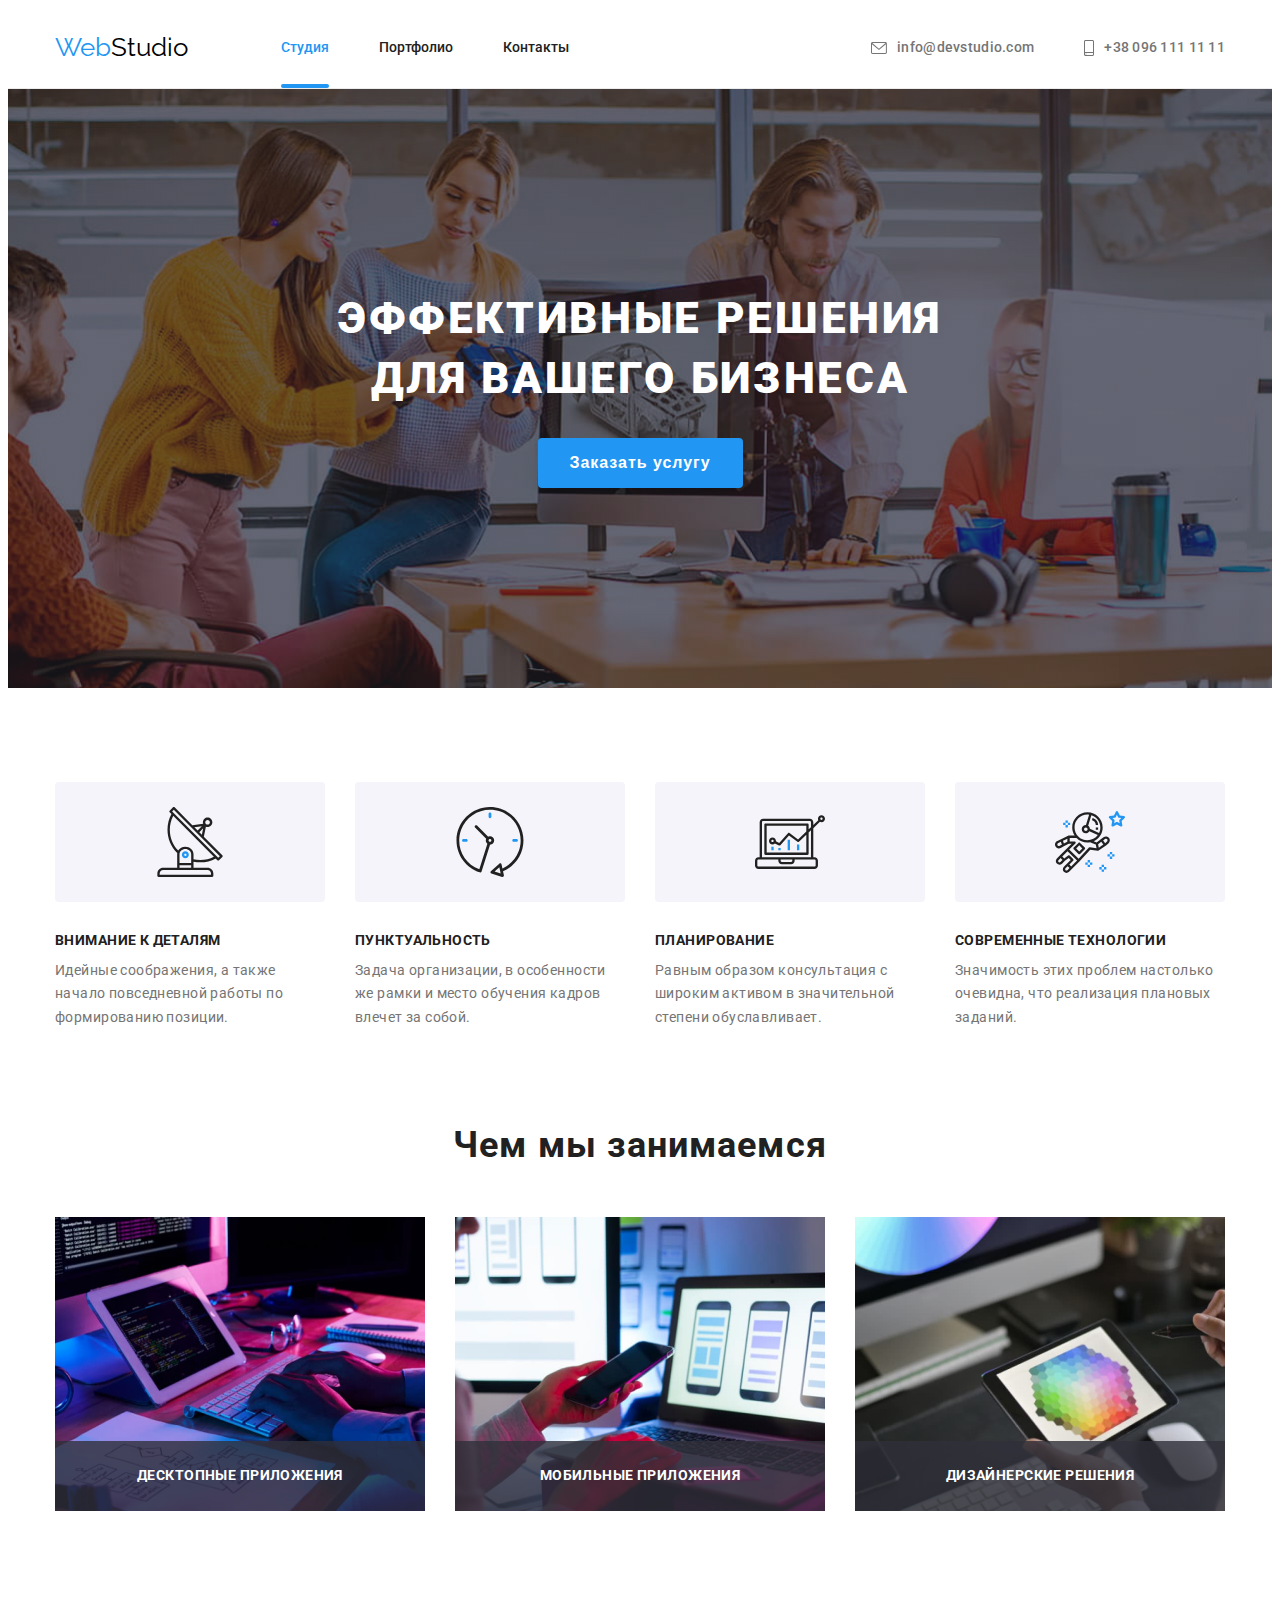
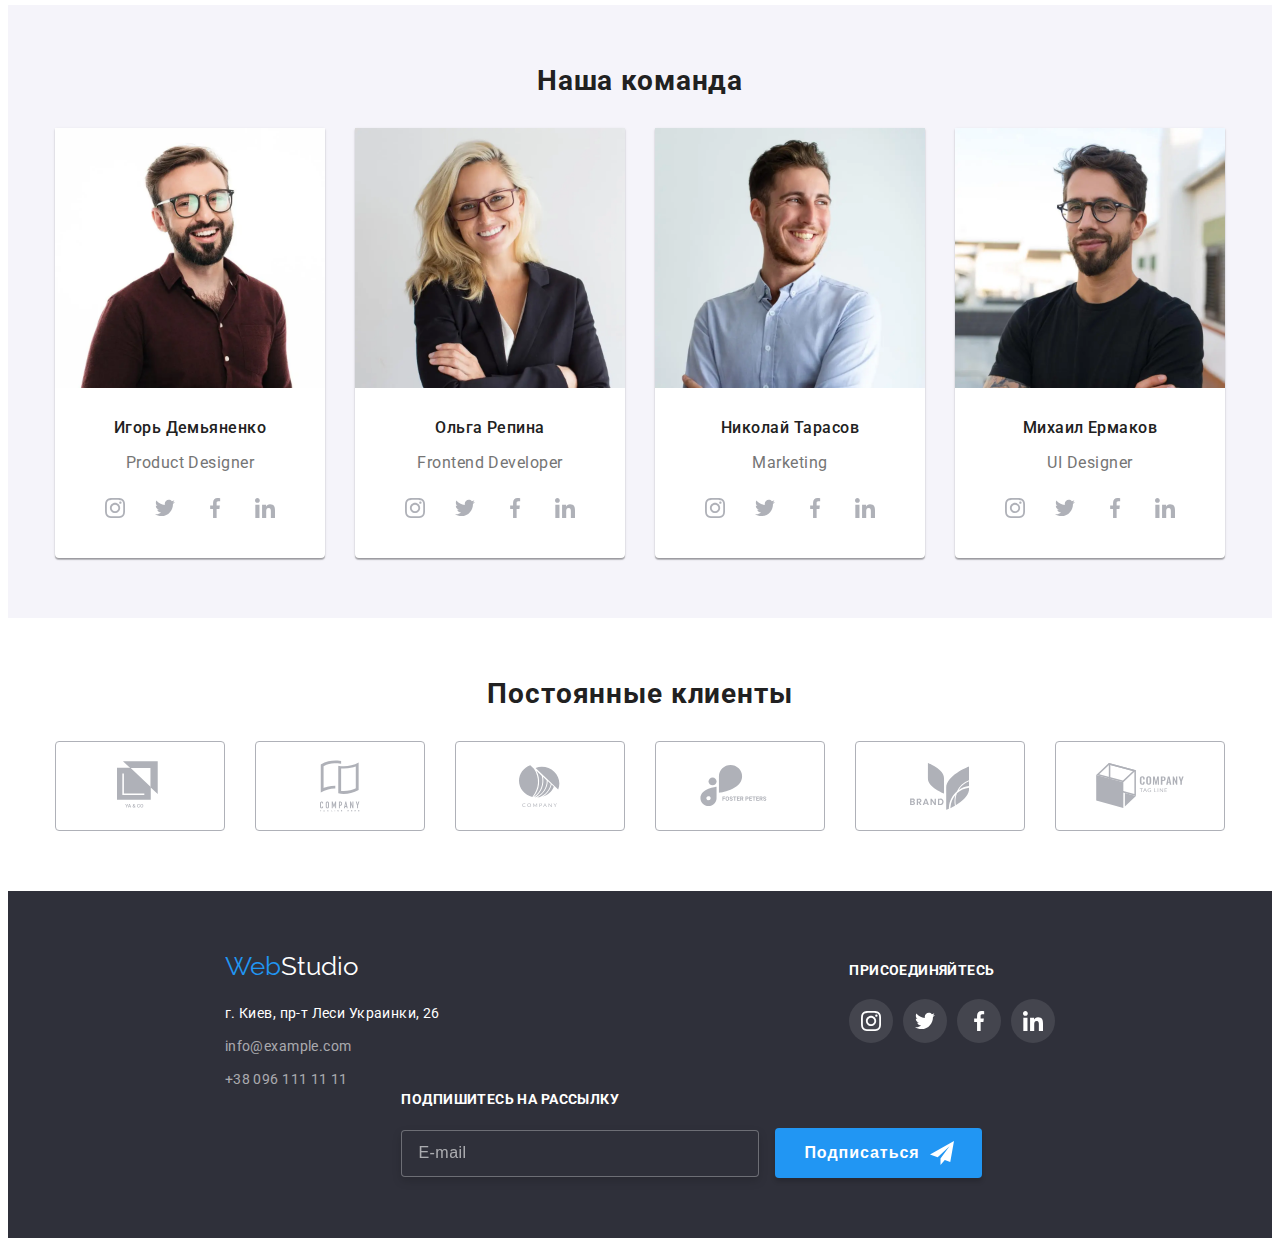
==== commit e83292b7: "внесение правок" ====
--- a/index.html
+++ b/index.html
@@ -23,7 +23,7 @@
     <div class="backdrop is-hidden" data-modal>
       <div class="modal">
         <button class="modal__btn" type="button" data-modal-close></button>
-        <h3 class="modal__lable">Оставьте свои данные, мы вам перезвоним</h3>
+        <p class="modal__lable">Оставьте свои данные, мы вам перезвоним</p>
         <form class="modal-form">
           <div class="form-field">
             <label class="form-field__label" for="name"> Имя</label>
@@ -61,7 +61,7 @@
               <use href="./images/icons.svg#icon-mail"></use>
             </svg>
           </div>
-          <div class="form-field">
+          <div class="form-field form-field--margin-bottom">
             <label class="form-field__label" for="comment">Комментарий</label>
             <textarea
               class="form-field__text-area"
@@ -135,52 +135,54 @@
       </div>
     </header>
     <div class="mobile-menu" data-menu>
-      <ul class="mobile-menu-nav list">
-        <li class="mobile-menu-nav__item">
-          <a
-            class="mobile-menu-nav__link mobile-menu-nav__link--current link"
-            href="./index.html"
-            >Студия</a
-          >
-        </li>
-        <li class="mobile-menu-nav__item">
-          <a class="mobile-menu-nav__link link" href="./portfolio.html"
-            >Портфолио</a
-          >
-        </li>
-        <li class="mobile-menu-nav__item">
-          <a class="mobile-menu-nav__link link" href="">Контакты</a>
-        </li>
-      </ul>
-      <ul class="mobile-menu-contact list">
-        <li class="mobile-menu-contact__item">
-          <a class="mobile-menu-contact__link link" href="tel:+380961111111">
-            +38 096 111 11 11</a
-          >
-        </li>
-        <li class="mobile-menu-contact__item">
-          <a
-            class="mobile-menu-contact__link link"
-            href="mailto:info@devstudio.com"
-          >
-            info@devstudio.com</a
-          >
-        </li>
-      </ul>
-      <ul class="mobile-menu-social list">
-        <li class="mobile-menu-social__item">
-          <a class="mobile-menu-social__link link" href="#">Instagram</a>
-        </li>
-        <li class="mobile-menu-social__item">
-          <a class="mobile-menu-social__link link" href="#">Twitter</a>
-        </li>
-        <li class="mobile-menu-social__item">
-          <a class="mobile-menu-social__link link" href="#">Facebook</a>
-        </li>
-        <li class="mobile-menu-social__item">
-          <a class="mobile-menu-social__link link" href="#">LinkedIn</a>
-        </li>
-      </ul>
+      <div class="mobile-menu-container">
+        <ul class="mobile-menu-nav list">
+          <li class="mobile-menu-nav__item">
+            <a
+              class="mobile-menu-nav__link mobile-menu-nav__link--current link"
+              href="./index.html"
+              >Студия</a
+            >
+          </li>
+          <li class="mobile-menu-nav__item">
+            <a class="mobile-menu-nav__link link" href="./portfolio.html"
+              >Портфолио</a
+            >
+          </li>
+          <li class="mobile-menu-nav__item">
+            <a class="mobile-menu-nav__link link" href="">Контакты</a>
+          </li>
+        </ul>
+        <ul class="mobile-menu-contact list">
+          <li class="mobile-menu-contact__item">
+            <a class="mobile-menu-contact__link link" href="tel:+380961111111">
+              +38 096 111 11 11</a
+            >
+          </li>
+          <li class="mobile-menu-contact__item">
+            <a
+              class="mobile-menu-contact__link link"
+              href="mailto:info@devstudio.com"
+            >
+              info@devstudio.com</a
+            >
+          </li>
+        </ul>
+        <ul class="mobile-menu-social list">
+          <li class="mobile-menu-social__item">
+            <a class="mobile-menu-social__link link" href="#">Instagram</a>
+          </li>
+          <li class="mobile-menu-social__item">
+            <a class="mobile-menu-social__link link" href="#">Twitter</a>
+          </li>
+          <li class="mobile-menu-social__item">
+            <a class="mobile-menu-social__link link" href="#">Facebook</a>
+          </li>
+          <li class="mobile-menu-social__item">
+            <a class="mobile-menu-social__link link" href="#">LinkedIn</a>
+          </li>
+        </ul>
+      </div>
     </div>
     <!-- Main container -->
     <main>
@@ -688,7 +690,7 @@
     <!-- Footer container -->
     <footer class="footer">
       <div class="footer-container container">
-        <div>
+        <div class="footer-adress-container">
           <a class="footer-logo" href="./index.html"
             ><span class="footer-logo__part">Web</span>Studio</a
           >
--- a/css/main.min.css
+++ b/css/main.min.css
@@ -1,2 +1,2 @@
-:root{--section-color-dark: #2f303a;--accent-color: #2196f3;--main-color: #ffffff;--section-color-light: #f5f4fa;--main-font-color: #212121;--button-border-radius: 4px;--font-color-dark: #757575;--card-border-color: #eeeeee;--footer-link-color: rgba(255, 255, 255, 0.6);--dark-color: #000000;--icon-color: #afb1b8;--back-bg: #c4c4c4;--timing-function: cubic-bezier(0.4, 0, 0.2, 1);--grid__item: 4}html{box-sizing:border-box}*,*::after,*::before{box-sizing:inherit}h1,h2,h3,h4,h5,h6,p{margin-top:0}img{display:block;height:auto;max-width:100%}.list{list-style:none;padding-left:0;margin:0}body{font-family:"Roboto", sans-serif;color:var(--main-font-color)}.link{text-decoration:none;color:inherit}.visually-hidden{position:absolute;width:1px;height:1px;margin:-1px;padding:0;overflow:hidden;border:0;clip:rect(0 0 0 0)}.container{width:100%;padding-left:15px;padding-right:15px;margin-right:auto;margin-left:auto}@media screen and (min-width: 480px){.container{max-width:480px}}@media screen and (min-width: 768px){.container{max-width:768px}}@media screen and (min-width: 1200px){.container{max-width:1200px}}.grid{display:flex;flex-wrap:wrap;margin-left:-30px;margin-top:-30px}.grid__item{flex-basis:calc((100% - 30px * var(--grid__item)) / var(--grid__item));margin-left:30px;margin-top:30px}.portfolio{padding-top:60px;padding-bottom:60px;text-align:center}@media screen and (min-width: 1200px){.portfolio{padding-top:94px;padding-bottom:94px}}.portfolio-filter{display:inline-flex;flex-wrap:wrap;margin-left:0;margin-right:0;margin-bottom:40px}@media screen and (min-width: 768px){.portfolio-filter{margin-bottom:30px}}@media screen and (min-width: 1200px){.portfolio-filter{margin-bottom:50px}}.portfolio-filter__item:not(:last-child){margin-right:8px}.portfolio-filter__btn{font-family:inherit;cursor:pointer;border:none;background-color:var(--section-color-light);border-radius:4px;padding:6px 22px;color:inherit;font-weight:500;font-size:16px;line-height:1.625;transition:background-color 250ms var(--timing-function),color 250ms var(--timing-function),box-shadow 250ms var(--timing-function)}.portfolio-filter__btn:hover,.portfolio-filter__btn:focus{color:var(--main-color);background-color:var(--accent-color);box-shadow:0px 3px 1px rgba(0,0,0,0.1),0px 1px 2px rgba(0,0,0,0.08),0px 2px 2px rgba(0,0,0,0.12);transition:box-shadow 250ms var(--timing-function)}.btn--accent{background-color:var(--accent-color);color:var(--main-color);box-shadow:0px 3px 1px rgba(0,0,0,0.1),0px 1px 2px rgba(0,0,0,0.08),0px 2px 2px rgba(0,0,0,0.12)}.portfolio-grid{display:flex;flex-wrap:wrap;margin-left:-30px;margin-top:-30px}.portfolio-grid__item{flex-basis:calc((100% - 30px * 1) / 1);margin-left:30px;margin-top:30px}@media screen and (min-width: 768px){.portfolio-grid__item{flex-basis:calc((100% - 30px * 2) / 2);height:440px}}@media screen and (min-width: 1200px){.portfolio-grid__item{flex-basis:calc((100% - 30px * 3) / 3)}}.portfolio-grid__item:focus .portfolio-grid-overlay__text,.portfolio-grid__item:hover .portfolio-grid-overlay__text{opacity:1;transform:translateY(0)}.portfolio-grid__link{text-decoration:none;color:inherit;display:inline-block;transition:box-shadow 250ms var(--timing-function)}.portfolio-grid__link:focus,.portfolio-grid__link:hover{cursor:pointer;box-shadow:0px 1px 1px rgba(0,0,0,0.12),0px 4px 4px rgba(0,0,0,0.06),1px 4px 6px rgba(0,0,0,0.16);transition:box-shadow 250ms var(--timing-function)}.portfolio-grid-overlay{position:relative;overflow:hidden}.portfolio-grid-overlay__text{position:absolute;top:0;left:0;height:100%;opacity:0;padding:15px 24px;font-size:18px;line-height:1.55;color:var(--main-color);letter-spacing:0.03em;background-color:rgba(33,150,243,0.9);text-align:left;transform:translatey(100%);transition-property:transform, opacity;transition-duration:250ms;transition-timing-function:var(--timing-function)}@media screen and (min-width: 480px){.portfolio-grid-overlay__text{padding-top:74px;padding-bottom:74px}}@media screen and (min-width: 768px){.portfolio-grid-overlay__text{padding-top:49px;padding-bottom:49px}}@media screen and (min-width: 1200px){.portfolio-grid-overlay__text{padding:63px 24px}}.portfolio-grid-bottom{text-align:left;padding:20px 24px;border-right:1px solid var(--card-border-color);border-left:1px solid var(--card-border-color);border-bottom:1px solid var(--card-border-color)}@media screen and (min-width: 768px) and (max-width: 1199px){.portfolio-grid-bottom{height:146px}}.portfolio-grid-bottom__lable{font-weight:bold;font-size:18px;line-height:2;letter-spacing:0.06em;margin-bottom:4px}.portfolio-grid-bottom__text{font-size:16px;line-height:1.87;letter-spacing:0.03em;color:var(--font-color-dark);font-weight:normal;margin-bottom:0}.header{border-bottom:1px solid #ececec;align-items:center}.header__container{display:flex;align-items:center}.site-nav{display:flex;align-items:center;margin-right:auto}@media screen and (max-width: 767.98px){.site-nav--mobile{display:none}}.site-nav .item .current{color:var(--accent-color)}.site-nav__logo{text-decoration:none;color:var(--dark-color);font-family:"Raleway", sans-serif;font-size:24px;line-height:1.2;padding-top:24px;padding-bottom:25px}.site-nav__logo--logo-part{color:var(--accent-color)}@media screen and (min-width: 768px){.site-nav__logo{margin-right:88px}}@media screen and (min-width: 1200px){.site-nav__logo{font-size:26px;margin-right:93px}}.site-nav__item{position:relative;margin-right:50px}.site-nav__item:last-child{margin-right:0}.site-nav__link{display:block;text-decoration:none;font-weight:500;font-size:14px;line-height:1.14;color:var(--main-font-color);padding-top:32px;padding-bottom:32px;transition:color 250ms var(--timing-function)}.site-nav__link:hover,.site-nav__link:focus{color:var(--accent-color)}.site-nav__link--current::after{content:"";position:absolute;bottom:0;left:0;width:100%;border-bottom:4px solid var(--accent-color);border-radius:2px}.header-contact{display:flex;align-items:center;color:var(--font-color-dark)}@media screen and (max-width: 767.98px){.header-contact{display:none}}@media screen and (min-width: 768px) and (max-width: 1199.98px){.header-contact{flex-wrap:wrap;margin-left:84px}.header-contact .header-contact__item:not(:last-child){margin-right:0;padding-bottom:10px}}@media screen and (min-width: 1200px){.header-contact .header-contact__item:not(:last-child){margin-right:50px}}.header-contact__link{display:flex;align-items:center;text-decoration:none;font-style:normal;font-weight:500;font-size:14px;line-height:1.14;color:var(--font-color-dark);letter-spacing:0.02em;transition:color 250ms var(--timing-function)}.header-contact__link--top{padding-top:21px}.header-contact__link--bottom{padding-bottom:21px}.header-contact__link:hover,.header-contact__link:focus{color:var(--accent-color)}@media screen and (min-width: 1200px){.header-contact__link{padding-top:32px;padding-bottom:32px}}.header-contact__icon-1{width:16px;height:12px;margin-right:10px;fill:currentColor}.header-contact__icon-2{width:10px;height:16px;margin-right:10px;fill:currentColor}@media screen and (max-width: 767.98px){.mobile-menu-btn{position:fixed;display:flex;justify-content:flex-end;right:23px;top:22px;z-index:556;width:40px;height:40px;border:none;background-color:transparent}}@media screen and (min-width: 768px){.mobile-menu-btn{display:none}}@media screen and (max-width: 767.98px){.mobile-menu-icon{width:24px;height:16px}}.mobile-menu{position:fixed;top:0;right:-100%;width:100%;height:100vh;z-index:555;overflow:scroll;background:var(--main-color);box-shadow:0px 4px 8px rgba(0,0,0,0.04),0px 2px 4px rgba(0,0,0,0.08),0px 1px 3px rgba(0,0,0,0.16);transition:right 1000ms var(--timing-function)}.mobile-menu.is-open{right:0}@media screen and (min-width: 768px){.mobile-menu{display:none}}.mobile-menu-container{padding-left:0}@media screen and (min-width: 480px){.mobile-menu-container{margin-left:40px}}.mobile-menu-nav{margin-top:48px;margin-bottom:302px}.mobile-menu-nav__item:not(:last-child){margin-bottom:32px}.mobile-menu-nav__link{font-style:normal;font-weight:500;font-size:40px;line-height:1.17;text-align:center;letter-spacing:0.02em;color:#212121}.mobile-menu-nav__link--current{color:var(--accent-color)}.mobile-menu-contact{position:absolute;bottom:134px}.mobile-menu-contact__item:not(:last-child){margin-bottom:32px}.mobile-menu-contact__link{font-weight:500;font-size:24px;line-height:1.16;letter-spacing:0.02em;color:var(--font-color-dark)}.mobile-menu-contact__link:hover,.mobile-menu-contact__link:focus{color:var(--accent-color);font-size:34px}.icon-close{display:none}.is-open .icon-close{display:block;fill:currentColor}.is-open .icon-menu{display:none;fill:currentColor}.mobile-menu-social{display:flex;position:absolute;bottom:55px}.mobile-menu-social__item:not(:last-child){margin-right:10px;border-right:1px solid rgba(33,33,33,0.2)}.mobile-menu-social__link{padding-right:5px;font-weight:500;font-size:18px;line-height:1.22;letter-spacing:0.02em;color:var(--accent-color)}@media screen and (min-width: 480px){.mobile-menu-social__link{padding-right:10px}}.hero{margin-right:auto;margin-left:auto;background-color:var(--back-bg);padding-top:118px;padding-bottom:118px;max-width:1600px;background-image:linear-gradient(to right, rgba(47,48,58,0.4), rgba(47,48,58,0.4)),url(../images/mobile/hero-mobile.jpg);background-repeat:no-repeat;background-size:cover;background-position:center}@media (min-device-pixel-ratio: 2), (min-resolution: 192dpi), (min-resolution: 2dppx){.hero{background-image:linear-gradient(to right, rgba(47,48,58,0.4), rgba(47,48,58,0.4)),url(../images/mobile/hero@2x-mobile.jpg)}}@media screen and (min-width: 480px){.hero{background-image:linear-gradient(to right, rgba(47,48,58,0.4), rgba(47,48,58,0.4)),url(../images/tablet/hero-tablet.jpg)}}@media screen and (min-width: 480px) and (min-device-pixel-ratio: 2), screen and (min-width: 480px) and (min-resolution: 192dpi), screen and (min-width: 480px) and (min-resolution: 2dppx){.hero{background-image:linear-gradient(to right, rgba(47,48,58,0.4), rgba(47,48,58,0.4)),url(../images/tablet/hero@2x-tablet.jpg)}}@media screen and (min-width: 768px){.hero{background-image:linear-gradient(to right, rgba(47,48,58,0.4), rgba(47,48,58,0.4)),url(../images/desctop/hero-desctop.jpg)}}@media screen and (min-width: 768px) and (min-device-pixel-ratio: 2), screen and (min-width: 768px) and (min-resolution: 192dpi), screen and (min-width: 768px) and (min-resolution: 2dppx){.hero{background-image:linear-gradient(to right, rgba(47,48,58,0.4), rgba(47,48,58,0.4)),url(../images/desctop/hero@2x-desctop.jpg)}}@media screen and (min-width: 1200px){.hero{padding-top:200px;padding-bottom:200px}}.hero__container{width:100%;text-align:center;margin-right:auto;margin-left:auto}@media screen and (min-width: 480px){.hero__container{width:360px}}@media screen and (min-width: 1200px){.hero__container{width:696px}}.hero__lable{font-weight:900;font-size:26px;line-height:1.36;text-transform:uppercase;text-align:center;color:var(--main-color);letter-spacing:0.06em}@media screen and (min-width: 1200px){.hero__lable{font-size:44px}}.hero__btn{background-color:var(--accent-color);font-weight:bold;font-size:16px;line-height:1.875;color:var(--main-color);border:none;letter-spacing:0.06em;box-shadow:0px 4px 4px rgba(0,0,0,0.15);border-radius:var(--button-border-radius);cursor:pointer;padding:10px 32px}.principles{padding-top:60px;padding-bottom:60px}@media screen and (min-width: 1200px){.principles{padding-top:94px;padding-bottom:94px}}.principles__item{flex-basis:calc((100% - 30px * 1) / 1);margin-left:30px;margin-top:30px;width:420px}@media screen and (min-width: 768px){.principles__item{flex-basis:calc((100% - 30px * 2) / 2);width:354px}}@media screen and (min-width: 1200px){.principles__item{flex-basis:calc((100% - 30px * 4) / 4);width:270px}}.principles__wrap{display:flex;padding:0;margin-bottom:30px;height:120px;align-items:center;justify-content:center;background-color:var(--section-color-light);border-radius:4px}.principles__lable{margin-bottom:10px;font-weight:bold;font-size:14px;line-height:1.17;letter-spacing:0.03em;text-transform:uppercase;text-align:center}@media screen and (min-width: 768px){.principles__lable{text-align:left}}.principles__text{margin-bottom:0;text-align:left;font-size:14px;line-height:1.7;letter-spacing:0.03em;color:var(--font-color-dark)}.directions{text-align:center;padding-bottom:94px}@media screen and (max-width: 1199px){.directions{display:none}}.directions__lable{font-size:36px;line-height:1.2;letter-spacing:0.03em;text-align:center;margin-bottom:50px}.directions__grid{display:flex;flex-wrap:wrap;margin-left:-30px;margin-top:-30px}.directions__item{position:relative;margin-left:30px;margin-top:30px}.directions__img-lable{position:absolute;bottom:0;left:0;width:370px;height:70px;margin-bottom:0;display:flex;justify-content:center;align-items:center;font-weight:bold;font-size:14px;line-height:1.14;letter-spacing:0.03em;text-transform:uppercase;color:var(--main-color);background-color:rgba(47,48,58,0.8)}.team{padding-top:60px;padding-bottom:60px;background-color:var(--section-color-light)}.team__lable{margin-bottom:30px;font-size:28px;line-height:1.17;text-align:center;letter-spacing:0.03em;color:var(--main-font-color)}.card-set__item{margin-left:30px;margin-top:30px;flex-basis:calc((100% - 30px * 1) / 1);background-color:var(--main-color);box-shadow:0px 1px 3px rgba(0,0,0,0.12),0px 1px 1px rgba(0,0,0,0.14),0px 2px 1px rgba(0,0,0,0.2);border-radius:0px 0px 4px 4px}@media screen and (min-width: 768px){.card-set__item{flex-basis:calc((100% - 30px * 2) / 2)}}@media screen and (min-width: 1200px){.card-set__item{flex-basis:calc((100% - 30px * 4) / 4)}}.card-set__lable{font-weight:500;font-size:16px;line-height:1.2;text-align:center;letter-spacing:0.03em}.card-set__text{font-size:16px;margin-bottom:16px;line-height:1.2;text-align:center;letter-spacing:0.03em;color:var(--font-color-dark)}.card-set__wrap{padding-top:30px;padding-bottom:30px;padding-left:30px;padding-right:30px;text-align:center}.card-set-bottom__list{display:inline-flex;padding:0;margin:0;list-style:none}.card-set-bottom__item:not(:last-child){margin-right:10px}.card-set-bottom__link{display:flex;border-radius:50%;width:40px;height:40px;justify-content:center;align-items:center;color:var(--icon-color);transition:color 250ms var(--timing-function),background-color 250ms var(--timing-function)}.card-set-bottom__link:focus,.card-set-bottom__link:hover{background-color:var(--accent-color);color:var(--main-color);transition:background-color 250ms var(--timing-function),color 250ms var(--timing-function)}.card-set-bottom__icon{width:20px;height:20px;fill:currentColor}.clients{padding-top:60px;padding-bottom:60px}.clients__lable{margin-bottom:30px;font-size:28px;line-height:1.17;text-align:center;letter-spacing:0.03em;color:var(--main-font-color)}.clients__item{flex-basis:calc((100% - 30px * 2) / 2);margin-left:30px;margin-top:30px;width:210px}@media screen and (min-width: 768px){.clients__item{flex-basis:calc((100% - 30px * 3) / 3);width:226px}}@media screen and (min-width: 1200px){.clients__item{flex-basis:calc((100% - 30px * 6) / 6);width:170px}}.clients__item .clients__link{display:flex;height:90px;border:1px solid var(--icon-color);border-radius:4px;justify-content:center;align-items:center;color:var(--icon-color);transition:color 250ms var(--accent-color)}.clients__item .clients__link:hover,.clients__item .clients__link:focus{color:var(--accent-color);border:1px solid var(--accent-color)}.clients__icon{fill:currentColor}.backdrop{position:fixed;z-index:990;width:100%;height:100%;left:0;top:0;background-color:rgba(0,0,0,0.2);transform:scale(1);transition:opacity 600ms cubic-bezier(0.17, 0.67, 0.83, 0.67)}.backdrop.is-hidden{opacity:0;pointer-events:none}.modal{position:absolute;top:50%;left:50%;opacity:1;width:450px;transform:translate(-50%, -50%) scale(1);border-radius:4px;box-shadow:0px 1px 3px rgba(0,0,0,0.12),0px 1px 1px rgba(0,0,0,0.14),0px 2px 1px rgba(0,0,0,0.2);background-color:#fff;transition:transform 2000ms var(--timing-function),opacity 1000ms var(--timing-function),box-shadow 2000ms var(--timing-function)}@media screen and (max-width: 480px){.modal{width:calc(100% - 15px)}}@media screen and (min-width: 1200px){.modal{width:528px}}.backdrop.is-hidden .modal{transform:translate(-50%, -50%) scale(0);opacity:0}.modal__btn{position:absolute;top:8px;right:8px;width:30px;height:30px;border-radius:50%;cursor:pointer;background-color:#fff;border:1px solid rgba(0,0,0,0.1);transition:color 250ms var(--timing-function)}.modal__btn::before{content:"\2716"}.modal__btn:focus,.modal__btn:hover{color:var(--accent-color)}.modal__lable{margin-top:40px;margin-bottom:12px;font-size:20px;line-height:1.5;letter-spacing:0.03em;color:var(--main-font-color);text-align:center}@media screen and (min-width: 480px) and (max-width: 1199px){.modal__lable{width:370px;margin-right:auto;margin-left:auto}}.modal-form{width:370px;margin-left:auto;margin-right:auto}@media screen and (max-width: 480px){.modal-form{width:calc(100% - 40px)}}@media screen and (min-width: 1200px){.modal-form{width:448px}}.form-field{display:flex;flex-direction:column;margin-bottom:10px;position:relative;color:var(--dark-color)}.form-field__label{margin-bottom:4px;font-size:12px;line-height:1.17;letter-spacing:0.01em;color:var(--font-color-dark)}.form-field__input{cursor:pointer;border:1px solid rgba(33,33,33,0.2);border-radius:4px;padding-top:12px;padding-bottom:12px;padding-left:42px;padding-right:0;height:40px;font-size:14px;line-height:1.14;letter-spacing:0.01em;transition:border 250ms var(--timing-function)}.form-field__input:hover,.form-field__input:focus{border:1px solid var(--accent-color);outline:none}.form-field__icon{position:absolute;top:55%;margin-left:12px;fill:currentColor;transition:color 250ms var(--timing-function)}.form-field__icon:focus,.form-field__icon:hover{color:var(--accent-color);cursor:pointer}.form-field__input:hover+.form-field__icon,.form-field__input:focus+.form-field__icon{color:var(--accent-color)}.form-field:focus-within>.form-field__icon{color:rgba(33,150,243,0.9)}.form-text-area::placeholder{font-size:14px;line-height:1.14;letter-spacing:0.01em;color:rgba(117,117,117,0.5)}.form-field__text-area{resize:none;cursor:pointer;height:120px;padding:12px 16px;border:1px solid rgba(33,33,33,0.2);border-radius:4px;font-size:14px;line-height:1.14;letter-spacing:0.01em;transition:border 250ms var(--timing-function)}.form-field__text-area:hover,.form-field__text-area:focus{border:1px solid var(--accent-color);outline:none}.form-field:nth-child(5){flex-direction:row}.form-field__checkbox-lable{display:flex;align-items:center;justify-content:start;cursor:pointer;font-size:12px;line-height:1.71;letter-spacing:0.03em;color:var(--font-color-dark);margin-top:20px;margin-bottom:30px}@media screen and (max-width: 480px){.form-field__checkbox-lable{flex-wrap:wrap}}@media screen and (min-width: 1200px){.form-field__checkbox-lable{font-size:14px}}.form-field__checkbox{appearance:none}.form-field__check-box-part{cursor:pointer;margin-right:8.38px;width:16px;height:15px;background-image:url(../images/vector.svg)}@media screen and (min-width: 1200px){.form-field__check-box-part{margin-left:12px}}.form-field__checkbox:focus+.form-field__check-box-part{outline:1px solid var(--accent-color)}.form-field__checkbox:checked:focus+.form-field__check-box-part{background-color:#2196f3;outline:1px solid var(--accent-color);background-image:url(../images/r.svg);background-repeat:no-repeat;background-position:center}.modal-form__btn{display:block;padding:10px 55px;margin-left:auto;margin-right:auto;margin-bottom:40px;cursor:pointer;border:none;background-color:#188ce8;box-shadow:0px 4px 4px rgba(0,0,0,0.15);border-radius:4px;font-weight:bold;font-size:16px;line-height:1.87;letter-spacing:0.06em;color:var(--main-color)}.footer-container{width:100%}@media screen and (min-width: 480px){.footer-container{max-width:480px}}@media screen and (min-width: 768px){.footer-container{max-width:768px;display:flex;flex-wrap:wrap;align-items:baseline;justify-content:space-around}}@media screen and (min-width: 1200px){.footer-container{max-width:1200px;display:flex;align-items:baseline}}.footer{background-color:var(--section-color-dark);padding-top:60px;padding-bottom:60px;text-align:center}@media screen and (min-width: 1200px){.footer{text-align:left}}.footer-logo{display:inline-block;text-decoration:none;font-family:"Raleway", sans-serif;font-size:26px;line-height:1.2;color:var(--main-color);margin-right:0;padding-top:0;padding-bottom:0;margin-bottom:20px}.footer-logo__part{color:var(--accent-color)}.footer-adress:nth-child(2){font-size:14px;line-height:1.7;font-style:normal;letter-spacing:0.03em;color:var(--main-color)}.footer-adress__item:not(:last-child){margin-bottom:9px}.footer-adress__link{padding-top:0;padding-bottom:0;text-decoration:none;color:var(--footer-link-color);transition:color 250ms var(--timing-function)}.footer-adress__link:hover,.footer-adress__link:focus{color:var(--accent-color)}.footer-social{margin-top:60px;margin-bottom:60px}@media screen and (min-width: 768px){.footer-social{margin-top:0;margin-bottom:0}}@media screen and (min-width: 1200px){.footer-social{margin-left:70px}}.footer-social__item:not(:last-child){margin-right:10px}.footer-social__label{text-transform:uppercase;font-weight:bold;font-size:14px;line-height:1.14;letter-spacing:0.03em;color:var(--main-color);margin-bottom:20px}.footer-social__list{display:flex;justify-content:center}.footer-social__icon{width:20px;height:20px;fill:currentColor}.footer-social__link{display:flex;border-radius:50%;background-color:rgba(255,255,255,0.1);width:44px;height:44px;justify-content:center;align-items:center;color:var(--main-color);transition:background-color 250ms var(--timing-function),color 250ms var(--timing-function)}.footer-social__link:hover,.footer-social__link:focus{background-color:var(--accent-color)}.footer-form{display:block}@media screen and (min-width: 768px){.footer-form{margin-top:60px}}@media screen and (min-width: 1200px){.footer-form{margin-left:103px;margin-top:0}}.footer-form__label{text-transform:uppercase;font-weight:bold;font-size:14px;line-height:1.14;letter-spacing:0.03em;color:var(--main-color);margin-bottom:20px}.footer-form__input{width:100%;padding-left:16px;padding-top:15px;padding-bottom:15px;margin-bottom:20px;cursor:pointer;border:1px solid rgba(255,255,255,0.3);filter:drop-shadow(0px 4px 4px rgba(0,0,0,0.15));border-radius:4px;background-color:var(--section-color-dark);color:rgba(255,255,255,0.6)}@media screen and (min-width: 480px){.footer-form__input{width:450px}}@media screen and (min-width: 768px) and (max-width: 1199px){.footer-form__input{display:block}}@media screen and (min-width: 1200px){.footer-form__input{width:358px;margin-bottom:0}}.footer-form__input::placeholder{font-size:16px;line-height:1.25;letter-spacing:0.03em;color:rgba(255,255,255,0.6)}.footer-form__btn{position:relative;border:none;padding:10px 62px 10px 29px;margin-left:12px;cursor:pointer;font-weight:bold;font-size:16px;line-height:1.87;letter-spacing:0.06em;color:var(--main-color);background-color:var(--accent-color);box-shadow:0px 4px 4px rgba(0,0,0,0.15);border-radius:4px}.footer-form__btn::after{content:"";position:absolute;margin-left:10px;width:24px;height:24px;background-image:url(../images/icon_send.svg);top:50%;transform:translateY(-50%)}
+:root{--section-color-dark: #2f303a;--accent-color: #2196f3;--main-color: #ffffff;--section-color-light: #f5f4fa;--main-font-color: #212121;--button-border-radius: 4px;--font-color-dark: #757575;--card-border-color: #eeeeee;--footer-link-color: rgba(255, 255, 255, 0.6);--dark-color: #000000;--icon-color: #afb1b8;--back-bg: #c4c4c4;--timing-function: cubic-bezier(0.4, 0, 0.2, 1);--grid__item: 4}html{box-sizing:border-box}*,*::after,*::before{box-sizing:inherit}h1,h2,h3,h4,h5,h6,p{margin-top:0}img{display:block;height:auto;max-width:100%}.list{list-style:none;padding-left:0;margin:0}body{font-family:"Roboto", sans-serif;color:var(--main-font-color)}.link{text-decoration:none;color:inherit}.visually-hidden{position:absolute;width:1px;height:1px;margin:-1px;padding:0;overflow:hidden;border:0;clip:rect(0 0 0 0)}.container{width:100%;padding-left:15px;padding-right:15px;margin-right:auto;margin-left:auto}@media screen and (min-width: 480px){.container{max-width:480px}}@media screen and (min-width: 768px){.container{max-width:768px}}@media screen and (min-width: 1200px){.container{max-width:1200px}}.grid{display:flex;flex-wrap:wrap;margin-left:-30px;margin-top:-30px}.grid__item{flex-basis:calc((100% - 30px * var(--grid__item)) / var(--grid__item));margin-left:30px;margin-top:30px}.portfolio{padding-top:60px;padding-bottom:60px;text-align:center}@media screen and (min-width: 1200px){.portfolio{padding-top:94px;padding-bottom:94px}}.portfolio-filter{display:inline-flex;flex-wrap:wrap;margin-left:0;margin-right:0;margin-bottom:40px}@media screen and (min-width: 768px){.portfolio-filter{margin-bottom:30px}}@media screen and (min-width: 1200px){.portfolio-filter{margin-bottom:50px}}.portfolio-filter__item:not(:last-child){margin-right:8px}@media screen and (max-width: 767.98px){.portfolio-filter__item:not(:last-child){margin-bottom:15px}}.portfolio-filter__btn{font-family:inherit;cursor:pointer;border:none;background-color:var(--section-color-light);border-radius:4px;padding:6px 22px;color:inherit;font-weight:500;font-size:16px;line-height:1.625;transition:background-color 250ms var(--timing-function),color 250ms var(--timing-function),box-shadow 250ms var(--timing-function)}.portfolio-filter__btn:hover,.portfolio-filter__btn:focus{color:var(--main-color);background-color:var(--accent-color);box-shadow:0px 3px 1px rgba(0,0,0,0.1),0px 1px 2px rgba(0,0,0,0.08),0px 2px 2px rgba(0,0,0,0.12);transition:box-shadow 250ms var(--timing-function)}.btn--accent{background-color:var(--accent-color);color:var(--main-color);box-shadow:0px 3px 1px rgba(0,0,0,0.1),0px 1px 2px rgba(0,0,0,0.08),0px 2px 2px rgba(0,0,0,0.12)}.portfolio-grid{display:flex;flex-wrap:wrap;margin-left:-30px;margin-top:-30px}.portfolio-grid__item{flex-basis:calc((100% - 30px * 1) / 1);margin-left:30px;margin-top:30px}@media screen and (min-width: 768px){.portfolio-grid__item{flex-basis:calc((100% - 30px * 2) / 2)}}@media screen and (min-width: 1200px){.portfolio-grid__item{flex-basis:calc((100% - 30px * 3) / 3)}}.portfolio-grid__item:focus .portfolio-grid-overlay__text,.portfolio-grid__item:hover .portfolio-grid-overlay__text{opacity:1;transform:translateY(0)}.portfolio-grid__link{text-decoration:none;color:inherit;display:inline-block;transition:box-shadow 250ms var(--timing-function)}.portfolio-grid__link:focus,.portfolio-grid__link:hover{cursor:pointer;box-shadow:0px 1px 1px rgba(0,0,0,0.12),0px 4px 4px rgba(0,0,0,0.06),1px 4px 6px rgba(0,0,0,0.16);transition:box-shadow 250ms var(--timing-function)}.portfolio-grid-overlay{position:relative;overflow:hidden}.portfolio-grid-overlay__text{position:absolute;top:0;left:0;height:100%;opacity:0;padding:15px 24px;font-size:18px;line-height:1.55;color:var(--main-color);letter-spacing:0.03em;background-color:rgba(33,150,243,0.9);text-align:left;transform:translatey(100%);transition-property:transform, opacity;transition-duration:250ms;transition-timing-function:var(--timing-function)}@media screen and (min-width: 480px){.portfolio-grid-overlay__text{padding-top:74px;padding-bottom:74px}}@media screen and (min-width: 768px){.portfolio-grid-overlay__text{padding-top:49px;padding-bottom:49px}}@media screen and (min-width: 1200px){.portfolio-grid-overlay__text{padding:63px 24px}}.portfolio-grid-bottom{text-align:left;padding:20px 24px;border-right:1px solid var(--card-border-color);border-left:1px solid var(--card-border-color);border-bottom:1px solid var(--card-border-color)}@media screen and (min-width: 768px) and (max-width: 1199px){.portfolio-grid-bottom-padding-bottom{padding-bottom:56px}}.portfolio-grid-bottom__lable{font-weight:bold;font-size:18px;line-height:2;letter-spacing:0.06em;margin-bottom:4px}.portfolio-grid-bottom__text{font-size:16px;line-height:1.87;letter-spacing:0.03em;color:var(--font-color-dark);font-weight:normal;margin-bottom:0}.header{border-bottom:1px solid #ececec;align-items:center}.header__container{display:flex;align-items:center}.site-nav{display:flex;align-items:center;margin-right:auto}@media screen and (max-width: 767.98px){.site-nav--mobile{display:none}}.site-nav .item .current{color:var(--accent-color)}.site-nav__logo{text-decoration:none;color:var(--dark-color);font-family:"Raleway", sans-serif;font-size:24px;line-height:1.2;padding-top:24px;padding-bottom:25px}.site-nav__logo--logo-part{color:var(--accent-color)}@media screen and (min-width: 768px){.site-nav__logo{margin-right:88px}}@media screen and (min-width: 1200px){.site-nav__logo{font-size:26px;margin-right:93px}}.site-nav__item{position:relative;margin-right:50px}.site-nav__item:last-child{margin-right:0}.site-nav__link{display:block;text-decoration:none;font-weight:500;font-size:14px;line-height:1.14;color:var(--main-font-color);padding-top:32px;padding-bottom:32px;transition:color 250ms var(--timing-function)}.site-nav__link:hover,.site-nav__link:focus{color:var(--accent-color)}.site-nav__link--current{color:var(--accent-color)}.site-nav__link--current::after{content:"";position:absolute;bottom:0;left:0;width:100%;border-bottom:4px solid var(--accent-color);border-radius:2px}.header-contact{display:flex;align-items:center;color:var(--font-color-dark)}@media screen and (max-width: 767.98px){.header-contact{display:none}}@media screen and (min-width: 768px) and (max-width: 1199.98px){.header-contact{flex-wrap:wrap;margin-left:84px}.header-contact .header-contact__item:not(:last-child){margin-right:0;padding-bottom:10px}}@media screen and (min-width: 1200px){.header-contact .header-contact__item:not(:last-child){margin-right:50px}}.header-contact__link{display:flex;align-items:center;text-decoration:none;font-style:normal;font-weight:500;font-size:14px;line-height:1.14;color:var(--font-color-dark);letter-spacing:0.02em;transition:color 250ms var(--timing-function)}.header-contact__link--top{padding-top:21px}.header-contact__link--bottom{padding-bottom:21px}.header-contact__link:hover,.header-contact__link:focus{color:var(--accent-color)}@media screen and (min-width: 1200px){.header-contact__link{padding-top:32px;padding-bottom:32px}}.header-contact__icon-1{width:16px;height:12px;margin-right:10px;fill:currentColor}.header-contact__icon-2{width:10px;height:16px;margin-right:10px;fill:currentColor}@media screen and (max-width: 767.98px){.mobile-menu-btn{position:fixed;display:flex;justify-content:flex-end;right:23px;top:22px;z-index:556;width:40px;height:40px;border:none;background-color:transparent}}@media screen and (min-width: 768px){.mobile-menu-btn{display:none}}@media screen and (max-width: 767.98px){.mobile-menu-icon{width:24px;height:16px}}.mobile-menu{position:fixed;top:0;right:-100%;width:100%;height:100vh;z-index:555;overflow:scroll;background:var(--main-color);box-shadow:0px 4px 8px rgba(0,0,0,0.04),0px 2px 4px rgba(0,0,0,0.08),0px 1px 3px rgba(0,0,0,0.16);transition:right 1000ms var(--timing-function)}.mobile-menu.is-open{right:0}@media screen and (min-width: 768px){.mobile-menu{display:none}}.mobile-menu-container{padding-left:0}@media screen and (min-width: 480px){.mobile-menu-container{margin-left:40px}}.mobile-menu-nav{margin-top:48px;margin-bottom:302px}.mobile-menu-nav__item:not(:last-child){margin-bottom:32px}.mobile-menu-nav__link{font-style:normal;font-weight:500;font-size:40px;line-height:1.17;text-align:center;letter-spacing:0.02em;color:#212121}.mobile-menu-nav__link--current{color:var(--accent-color)}.mobile-menu-contact{position:absolute;bottom:134px}.mobile-menu-contact__item:not(:last-child){margin-bottom:32px}.mobile-menu-contact__link{font-weight:500;font-size:24px;line-height:1.16;letter-spacing:0.02em;color:var(--font-color-dark)}.mobile-menu-contact__link:hover,.mobile-menu-contact__link:focus{color:var(--accent-color);font-size:34px}.icon-close{display:none}.is-open .icon-close{display:block;fill:currentColor}.is-open .icon-menu{display:none;fill:currentColor}.mobile-menu-social{display:flex;flex-wrap:wrap;position:absolute;bottom:55px}.mobile-menu-social__item:not(:last-child){margin-right:10px;border-right:1px solid rgba(33,33,33,0.2)}.mobile-menu-social__link{padding-right:5px;font-weight:500;font-size:18px;line-height:1.22;letter-spacing:0.02em;color:var(--accent-color)}@media screen and (min-width: 480px){.mobile-menu-social__link{padding-right:10px}}.hero{margin-right:auto;margin-left:auto;background-color:var(--back-bg);padding-top:118px;padding-bottom:118px;max-width:1600px;background-image:linear-gradient(to right, rgba(47,48,58,0.4), rgba(47,48,58,0.4)),url(../images/mobile/hero-mobile.jpg);background-repeat:no-repeat;background-size:cover;background-position:center}@media (min-device-pixel-ratio: 2), (min-resolution: 192dpi), (min-resolution: 2dppx){.hero{background-image:linear-gradient(to right, rgba(47,48,58,0.4), rgba(47,48,58,0.4)),url(../images/mobile/hero@2x-mobile.jpg)}}@media screen and (min-width: 480px){.hero{background-image:linear-gradient(to right, rgba(47,48,58,0.4), rgba(47,48,58,0.4)),url(../images/tablet/hero-tablet.jpg)}}@media screen and (min-width: 480px) and (min-device-pixel-ratio: 2), screen and (min-width: 480px) and (min-resolution: 192dpi), screen and (min-width: 480px) and (min-resolution: 2dppx){.hero{background-image:linear-gradient(to right, rgba(47,48,58,0.4), rgba(47,48,58,0.4)),url(../images/tablet/hero@2x-tablet.jpg)}}@media screen and (min-width: 768px){.hero{background-image:linear-gradient(to right, rgba(47,48,58,0.4), rgba(47,48,58,0.4)),url(../images/desctop/hero-desctop.jpg)}}@media screen and (min-width: 768px) and (min-device-pixel-ratio: 2), screen and (min-width: 768px) and (min-resolution: 192dpi), screen and (min-width: 768px) and (min-resolution: 2dppx){.hero{background-image:linear-gradient(to right, rgba(47,48,58,0.4), rgba(47,48,58,0.4)),url(../images/desctop/hero@2x-desctop.jpg)}}@media screen and (min-width: 1200px){.hero{padding-top:200px;padding-bottom:200px}}.hero__container{width:100%;text-align:center;margin-right:auto;margin-left:auto}@media screen and (min-width: 480px){.hero__container{width:360px}}@media screen and (min-width: 1200px){.hero__container{width:696px}}.hero__lable{font-weight:900;font-size:26px;line-height:1.36;text-transform:uppercase;text-align:center;color:var(--main-color);letter-spacing:0.06em}@media screen and (min-width: 1200px){.hero__lable{font-size:44px}}.hero__btn{background-color:var(--accent-color);font-weight:bold;font-size:16px;line-height:1.875;color:var(--main-color);border:none;letter-spacing:0.06em;box-shadow:0px 4px 4px rgba(0,0,0,0.15);border-radius:var(--button-border-radius);cursor:pointer;padding:10px 32px}.principles{padding-top:60px;padding-bottom:60px}@media screen and (min-width: 1200px){.principles{padding-top:94px;padding-bottom:94px}}.principles__item{flex-basis:calc((100% - 30px * 1) / 1);margin-left:30px;margin-top:30px;width:420px}@media screen and (min-width: 768px){.principles__item{flex-basis:calc((100% - 30px * 2) / 2);width:354px}}@media screen and (min-width: 1200px){.principles__item{flex-basis:calc((100% - 30px * 4) / 4);width:270px}}.principles__wrap{display:flex;padding:0;margin-bottom:30px;height:120px;align-items:center;justify-content:center;background-color:var(--section-color-light);border-radius:4px}.principles__lable{margin-bottom:10px;font-weight:bold;font-size:14px;line-height:1.17;letter-spacing:0.03em;text-transform:uppercase;text-align:center}@media screen and (min-width: 768px){.principles__lable{text-align:left}}.principles__text{margin-bottom:0;text-align:left;font-size:14px;line-height:1.7;letter-spacing:0.03em;color:var(--font-color-dark)}.directions{text-align:center;padding-bottom:94px}@media screen and (max-width: 1199px){.directions{display:none}}.directions__lable{font-size:36px;line-height:1.2;letter-spacing:0.03em;text-align:center;margin-bottom:50px}.directions__grid{display:flex;flex-wrap:wrap;margin-left:-30px;margin-top:-30px}.directions__item{position:relative;margin-left:30px;margin-top:30px}.directions__img-lable{position:absolute;bottom:0;left:0;width:370px;height:70px;margin-bottom:0;display:flex;justify-content:center;align-items:center;font-weight:bold;font-size:14px;line-height:1.14;letter-spacing:0.03em;text-transform:uppercase;color:var(--main-color);background-color:rgba(47,48,58,0.8)}.team{padding-top:60px;padding-bottom:60px;background-color:var(--section-color-light)}.team__lable{margin-bottom:30px;font-size:28px;line-height:1.17;text-align:center;letter-spacing:0.03em;color:var(--main-font-color)}.card-set__item{margin-left:30px;margin-top:30px;flex-basis:calc((100% - 30px * 1) / 1);background-color:var(--main-color);box-shadow:0px 1px 3px rgba(0,0,0,0.12),0px 1px 1px rgba(0,0,0,0.14),0px 2px 1px rgba(0,0,0,0.2);border-radius:0px 0px 4px 4px}@media screen and (min-width: 768px){.card-set__item{flex-basis:calc((100% - 30px * 2) / 2)}}@media screen and (min-width: 1200px){.card-set__item{flex-basis:calc((100% - 30px * 4) / 4)}}.card-set__lable{font-weight:500;font-size:16px;line-height:1.2;text-align:center;letter-spacing:0.03em}.card-set__text{font-size:16px;margin-bottom:16px;line-height:1.2;text-align:center;letter-spacing:0.03em;color:var(--font-color-dark)}.card-set__wrap{padding-top:30px;padding-bottom:30px;padding-left:30px;padding-right:30px;text-align:center}.card-set-bottom__list{display:inline-flex;padding:0;margin:0;list-style:none}.card-set-bottom__item:not(:last-child){margin-right:10px}.card-set-bottom__link{display:flex;border-radius:50%;width:40px;height:40px;justify-content:center;align-items:center;color:var(--icon-color);transition:color 250ms var(--timing-function),background-color 250ms var(--timing-function)}.card-set-bottom__link:focus,.card-set-bottom__link:hover{background-color:var(--accent-color);color:var(--main-color);transition:background-color 250ms var(--timing-function),color 250ms var(--timing-function)}.card-set-bottom__icon{width:20px;height:20px;fill:currentColor}.clients{padding-top:60px;padding-bottom:60px}.clients__lable{margin-bottom:30px;font-size:28px;line-height:1.17;text-align:center;letter-spacing:0.03em;color:var(--main-font-color)}.clients__item{flex-basis:calc((100% - 30px * 2) / 2);margin-left:30px;margin-top:30px;width:210px}@media screen and (min-width: 768px){.clients__item{flex-basis:calc((100% - 30px * 3) / 3);width:226px}}@media screen and (min-width: 1200px){.clients__item{flex-basis:calc((100% - 30px * 6) / 6);width:170px}}.clients__item .clients__link{display:flex;height:90px;border:1px solid var(--icon-color);border-radius:4px;justify-content:center;align-items:center;color:var(--icon-color);transition:color 250ms var(--accent-color)}.clients__item .clients__link:hover,.clients__item .clients__link:focus{color:var(--accent-color);border:1px solid var(--accent-color)}.clients__icon{fill:currentColor}.backdrop{position:fixed;z-index:990;width:100%;height:100%;left:0;top:0;background-color:rgba(0,0,0,0.2);transform:scale(1);transition:opacity 600ms cubic-bezier(0.17, 0.67, 0.83, 0.67)}.backdrop.is-hidden{opacity:0;pointer-events:none}.modal{position:absolute;top:50%;left:50%;opacity:1;width:450px;padding-left:40px;padding-right:40px;transform:translate(-50%, -50%) scale(1);border-radius:4px;box-shadow:0px 1px 3px rgba(0,0,0,0.12),0px 1px 1px rgba(0,0,0,0.14),0px 2px 1px rgba(0,0,0,0.2);background-color:#fff;transition:transform 2000ms var(--timing-function),opacity 1000ms var(--timing-function),box-shadow 2000ms var(--timing-function)}@media screen and (max-width: 480px){.modal{width:calc(100% - 15px)}}@media screen and (min-width: 1200px){.modal{width:528px}}.backdrop.is-hidden .modal{transform:translate(-50%, -50%) scale(0);opacity:0}.modal__btn{position:absolute;top:8px;right:8px;width:30px;height:30px;border-radius:50%;cursor:pointer;background-color:#fff;border:1px solid rgba(0,0,0,0.1);transition:color 250ms var(--timing-function)}.modal__btn::before{content:"\2716"}.modal__btn:focus,.modal__btn:hover{color:var(--accent-color)}.modal__lable{font-weight:bold;margin-top:40px;margin-bottom:12px;font-size:20px;line-height:1.5;letter-spacing:0.03em;color:var(--main-font-color);text-align:center}@media screen and (min-width: 480px) and (max-width: 1199px){.modal__lable{width:370px;margin-right:auto;margin-left:auto}}.modal-form{width:370px;margin-left:auto;margin-right:auto}@media screen and (max-width: 479px){.modal-form{width:100%}}@media screen and (min-width: 1200px){.modal-form{width:448px}}.form-field{display:flex;flex-direction:column;margin-bottom:10px;position:relative;color:var(--dark-color)}.form-field--margin-bottom{margin-bottom:0}.form-field__label{margin-bottom:4px;font-size:12px;line-height:1.17;letter-spacing:0.01em;color:var(--font-color-dark)}.form-field__input{cursor:pointer;border:1px solid rgba(33,33,33,0.2);border-radius:4px;padding-top:12px;padding-bottom:12px;padding-left:42px;padding-right:0;height:40px;font-size:14px;line-height:1.14;letter-spacing:0.01em;transition:border 250ms var(--timing-function)}.form-field__input:hover,.form-field__input:focus{border:1px solid var(--accent-color);outline:none}.form-field__icon{position:absolute;top:55%;margin-left:12px;fill:currentColor;transition:color 250ms var(--timing-function)}.form-field__icon:focus,.form-field__icon:hover{color:var(--accent-color);cursor:pointer}.form-field__input:hover+.form-field__icon,.form-field__input:focus+.form-field__icon{color:var(--accent-color)}.form-field:focus-within>.form-field__icon{color:rgba(33,150,243,0.9)}.form-text-area::placeholder{font-size:14px;line-height:1.14;letter-spacing:0.01em;color:rgba(117,117,117,0.5)}.form-field__text-area{resize:none;cursor:pointer;height:120px;padding:12px 16px;margin-bottom:20px;border:1px solid rgba(33,33,33,0.2);border-radius:4px;font-size:14px;line-height:1.14;letter-spacing:0.01em;transition:border 250ms var(--timing-function)}.form-field__text-area:hover,.form-field__text-area:focus{border:1px solid var(--accent-color);outline:none}.form-field:nth-child(5){flex-direction:row}.form-field__checkbox-lable{display:flex;align-items:center;justify-content:start;cursor:pointer;font-size:12px;line-height:1.71;letter-spacing:0.03em;color:var(--font-color-dark);margin-bottom:30px}@media screen and (max-width: 480px){.form-field__checkbox-lable{flex-wrap:wrap}}@media screen and (min-width: 1200px){.form-field__checkbox-lable{font-size:14px}}.form-field__checkbox{appearance:none}.form-field__check-box-part{cursor:pointer;margin-right:8.38px;width:16px;height:15px;background-image:url(../images/vector.svg)}@media screen and (min-width: 1200px){.form-field__check-box-part{margin-left:12px}}.form-field__checkbox:focus+.form-field__check-box-part{outline:1px solid var(--accent-color)}.form-field__checkbox:checked:focus+.form-field__check-box-part{background-color:#2196f3;outline:1px solid var(--accent-color);background-image:url(../images/r.svg);background-repeat:no-repeat;background-position:center}.modal-form__btn{display:block;padding:10px 55px;margin-left:auto;margin-right:auto;margin-bottom:40px;cursor:pointer;border:none;background-color:#188ce8;box-shadow:0px 4px 4px rgba(0,0,0,0.15);border-radius:4px;font-weight:bold;font-size:16px;line-height:1.87;letter-spacing:0.06em;color:var(--main-color)}.footer-container{width:100%}@media screen and (min-width: 480px){.footer-container{max-width:480px}}@media screen and (min-width: 768px){.footer-container{max-width:768px;display:flex;flex-wrap:wrap;align-items:baseline;justify-content:space-around}}@media screen and (min-width: 1200px){.footer-container{max-width:1200px;display:flex;align-items:baseline}}.footer{background-color:var(--section-color-dark);padding-top:60px;padding-bottom:60px;text-align:center}@media screen and (min-width: 1200px){.footer{text-align:left}}@media screen and (max-width: 767.98px){.footer-adress-container{margin-bottom:60px}}.footer-logo{display:inline-block;text-decoration:none;font-family:"Raleway", sans-serif;font-size:26px;line-height:1.2;color:var(--main-color);margin-right:0;padding-top:0;padding-bottom:0;margin-bottom:20px}.footer-logo__part{color:var(--accent-color)}.footer-adress:nth-child(2){font-size:14px;line-height:1.7;font-style:normal;letter-spacing:0.03em;color:var(--main-color)}.footer-adress__item:not(:last-child){margin-bottom:9px}.footer-adress__link{padding-top:0;padding-bottom:0;text-decoration:none;color:var(--footer-link-color);transition:color 250ms var(--timing-function)}.footer-adress__link:hover,.footer-adress__link:focus{color:var(--accent-color)}.footer-social{margin-bottom:60px}@media screen and (min-width: 768px){.footer-social{margin-top:0;margin-bottom:0}}@media screen and (min-width: 1200px){.footer-social{margin-left:70px}}.footer-social__item:not(:last-child){margin-right:10px}.footer-social__label{text-transform:uppercase;font-weight:bold;font-size:14px;line-height:1.14;letter-spacing:0.03em;color:var(--main-color);margin-bottom:20px}.footer-social__list{display:flex;justify-content:center}.footer-social__icon{width:20px;height:20px;fill:currentColor}.footer-social__link{display:flex;border-radius:50%;background-color:rgba(255,255,255,0.1);width:44px;height:44px;justify-content:center;align-items:center;color:var(--main-color);transition:background-color 250ms var(--timing-function),color 250ms var(--timing-function)}.footer-social__link:hover,.footer-social__link:focus{background-color:var(--accent-color)}.footer-form{display:block}@media screen and (min-width: 768px){.footer-form{margin-top:60px}}@media screen and (min-width: 1200px){.footer-form{margin-left:103px;margin-top:0}}.footer-form__label{text-transform:uppercase;font-weight:bold;font-size:14px;line-height:1.14;letter-spacing:0.03em;color:var(--main-color);margin-bottom:20px}.footer-form__input{width:100%;padding-left:16px;padding-top:15px;padding-bottom:15px;margin-bottom:20px;cursor:pointer;border:1px solid rgba(255,255,255,0.3);filter:drop-shadow(0px 4px 4px rgba(0,0,0,0.15));border-radius:4px;background-color:var(--section-color-dark);color:rgba(255,255,255,0.6)}@media screen and (min-width: 480px){.footer-form__input{width:450px}}@media screen and (min-width: 768px) and (max-width: 1199px){.footer-form__input{display:block}}@media screen and (min-width: 1200px){.footer-form__input{width:358px;margin-bottom:0}}.footer-form__input::placeholder{font-size:16px;line-height:1.25;letter-spacing:0.03em;color:rgba(255,255,255,0.6)}.footer-form__btn{position:relative;border:none;padding:10px 62px 10px 29px;margin-left:12px;cursor:pointer;font-weight:bold;font-size:16px;line-height:1.87;letter-spacing:0.06em;color:var(--main-color);background-color:var(--accent-color);box-shadow:0px 4px 4px rgba(0,0,0,0.15);border-radius:4px}.footer-form__btn::after{content:"";position:absolute;margin-left:10px;width:24px;height:24px;background-image:url(../images/icon_send.svg);top:50%;transform:translateY(-50%)}
 /*# sourceMappingURL=main.min.css.map */